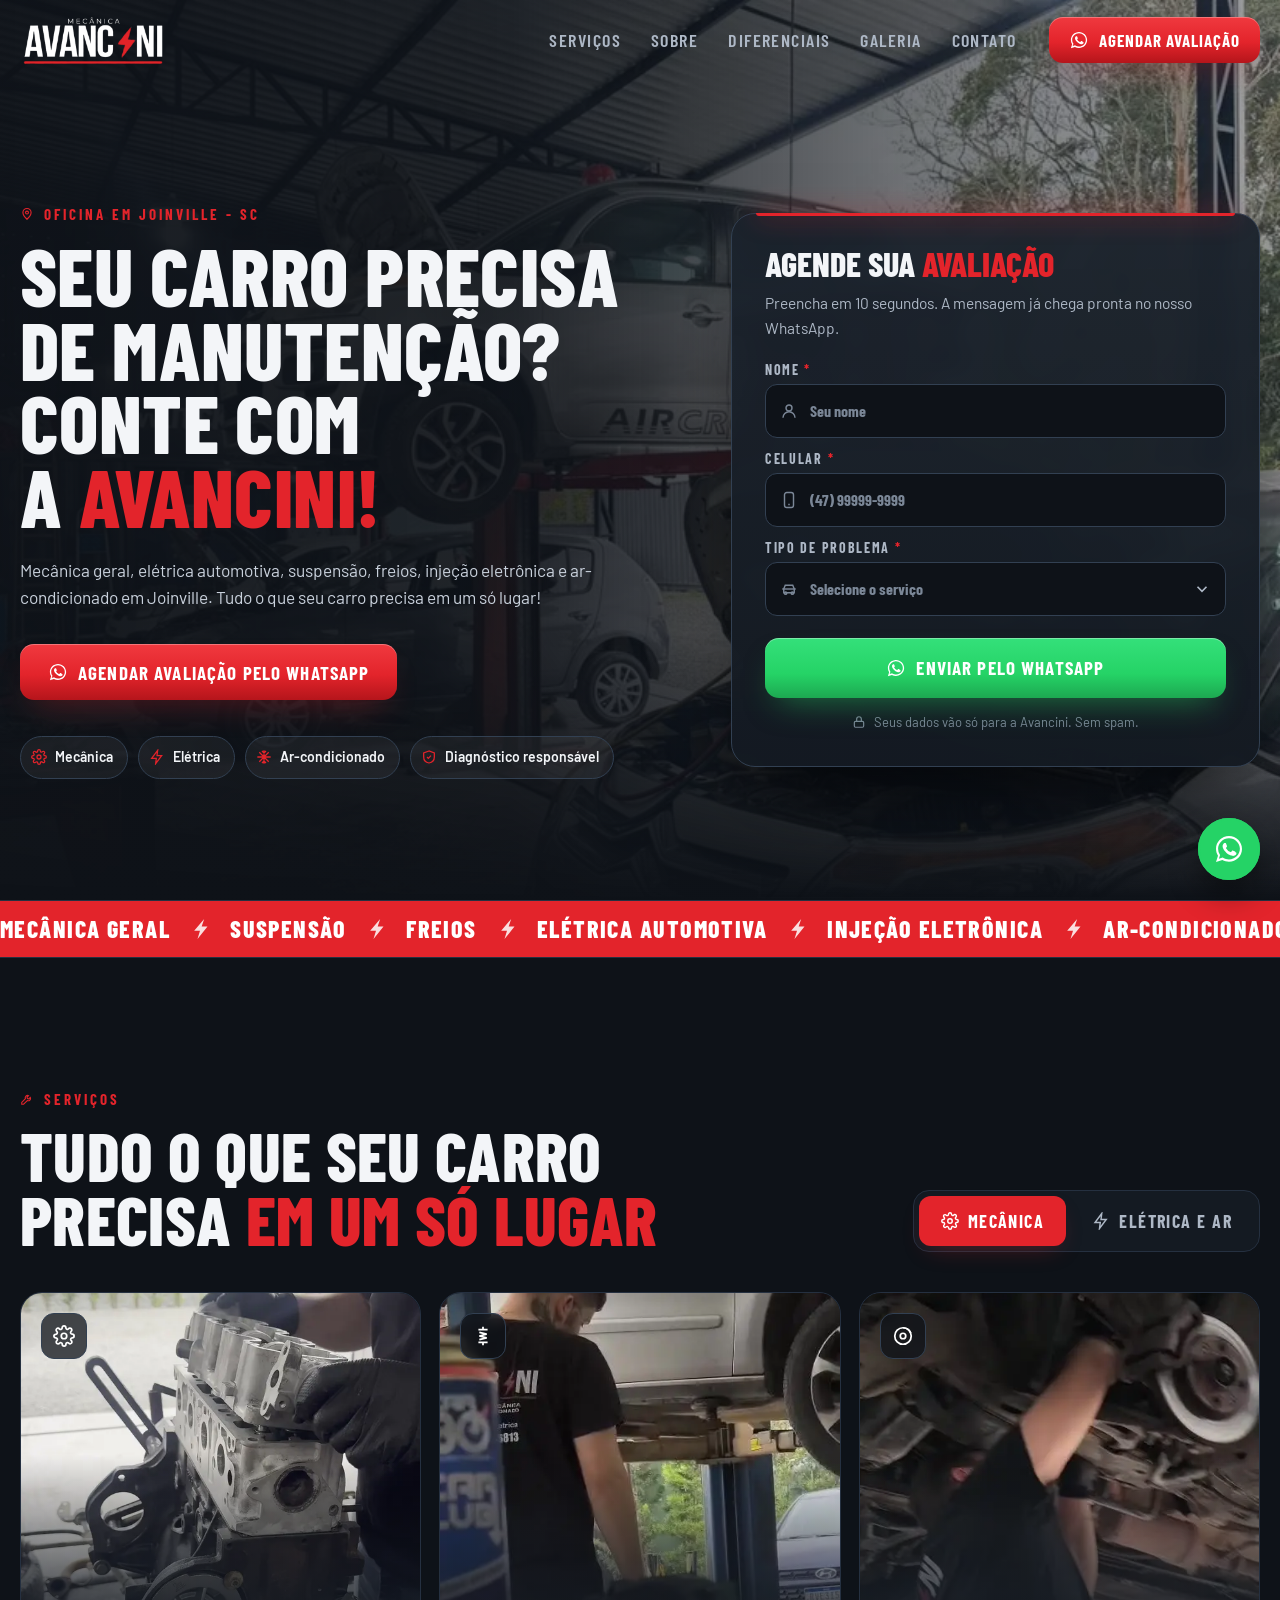
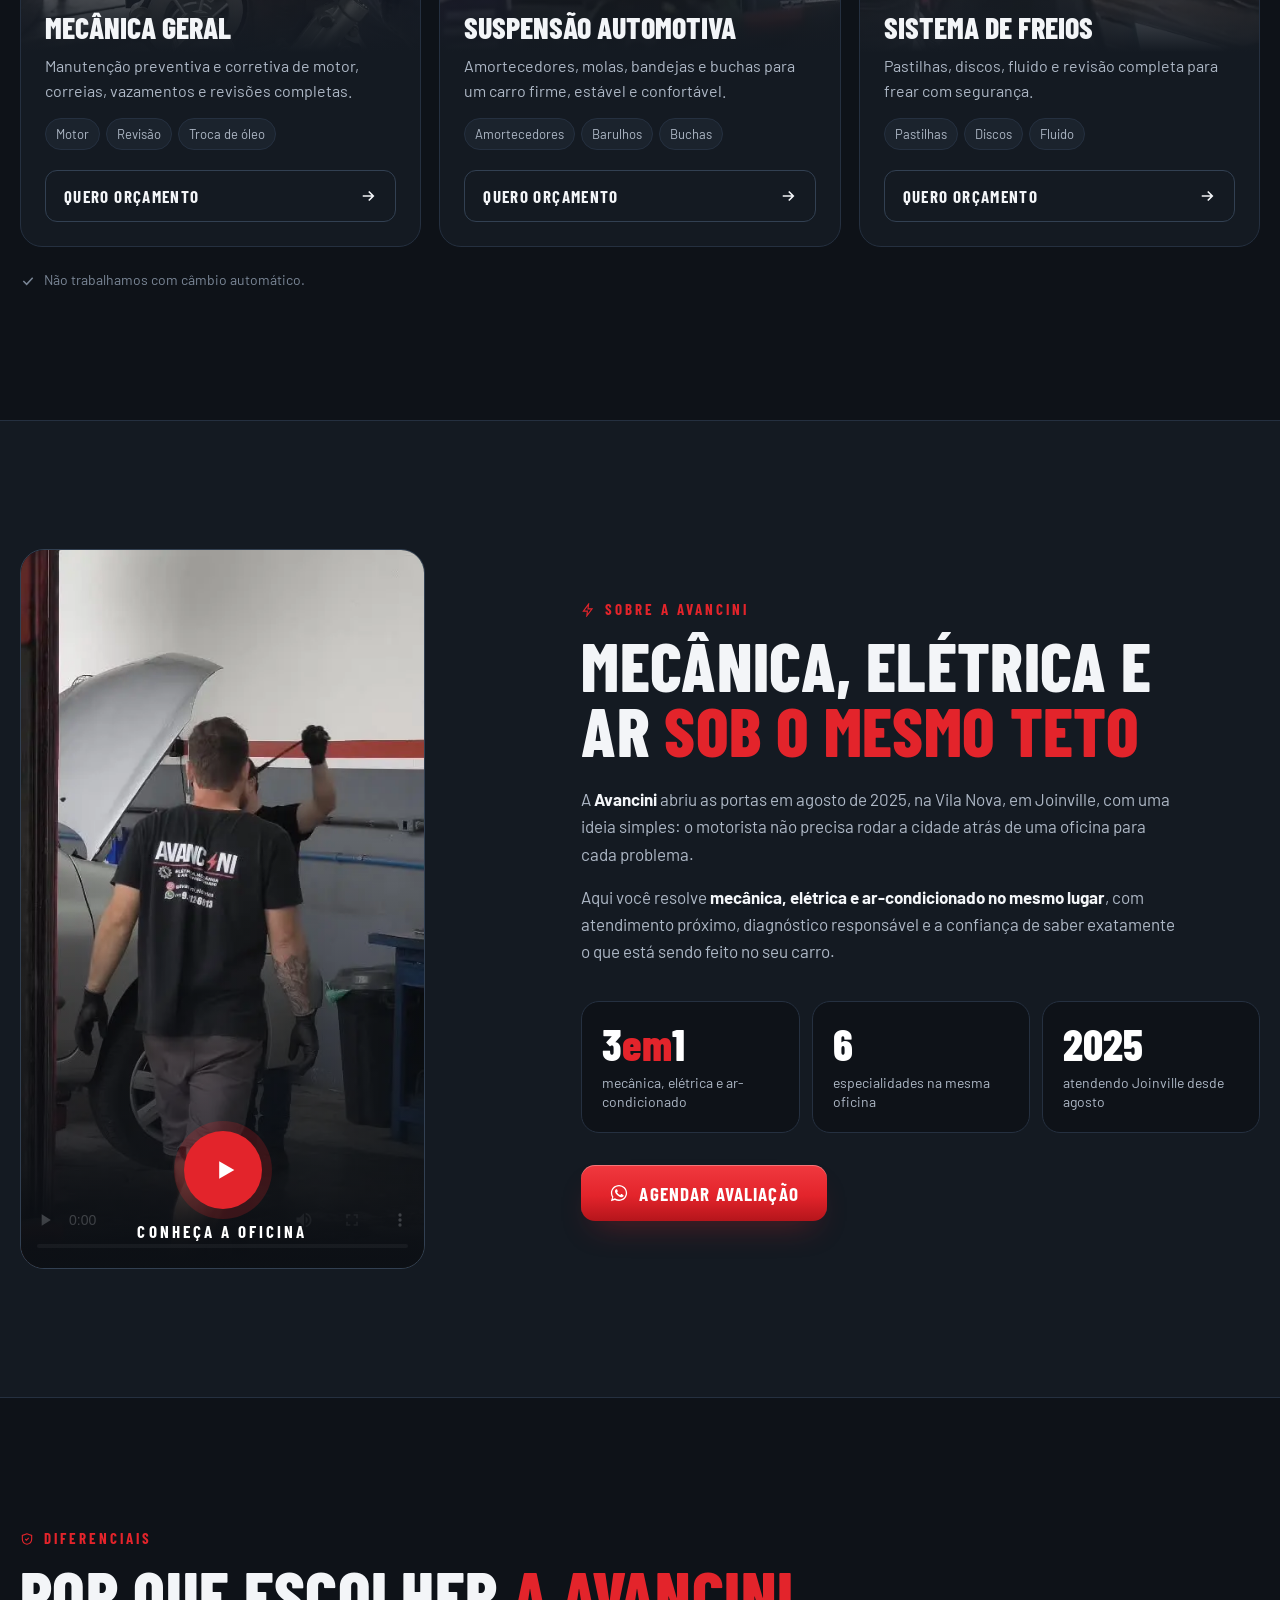
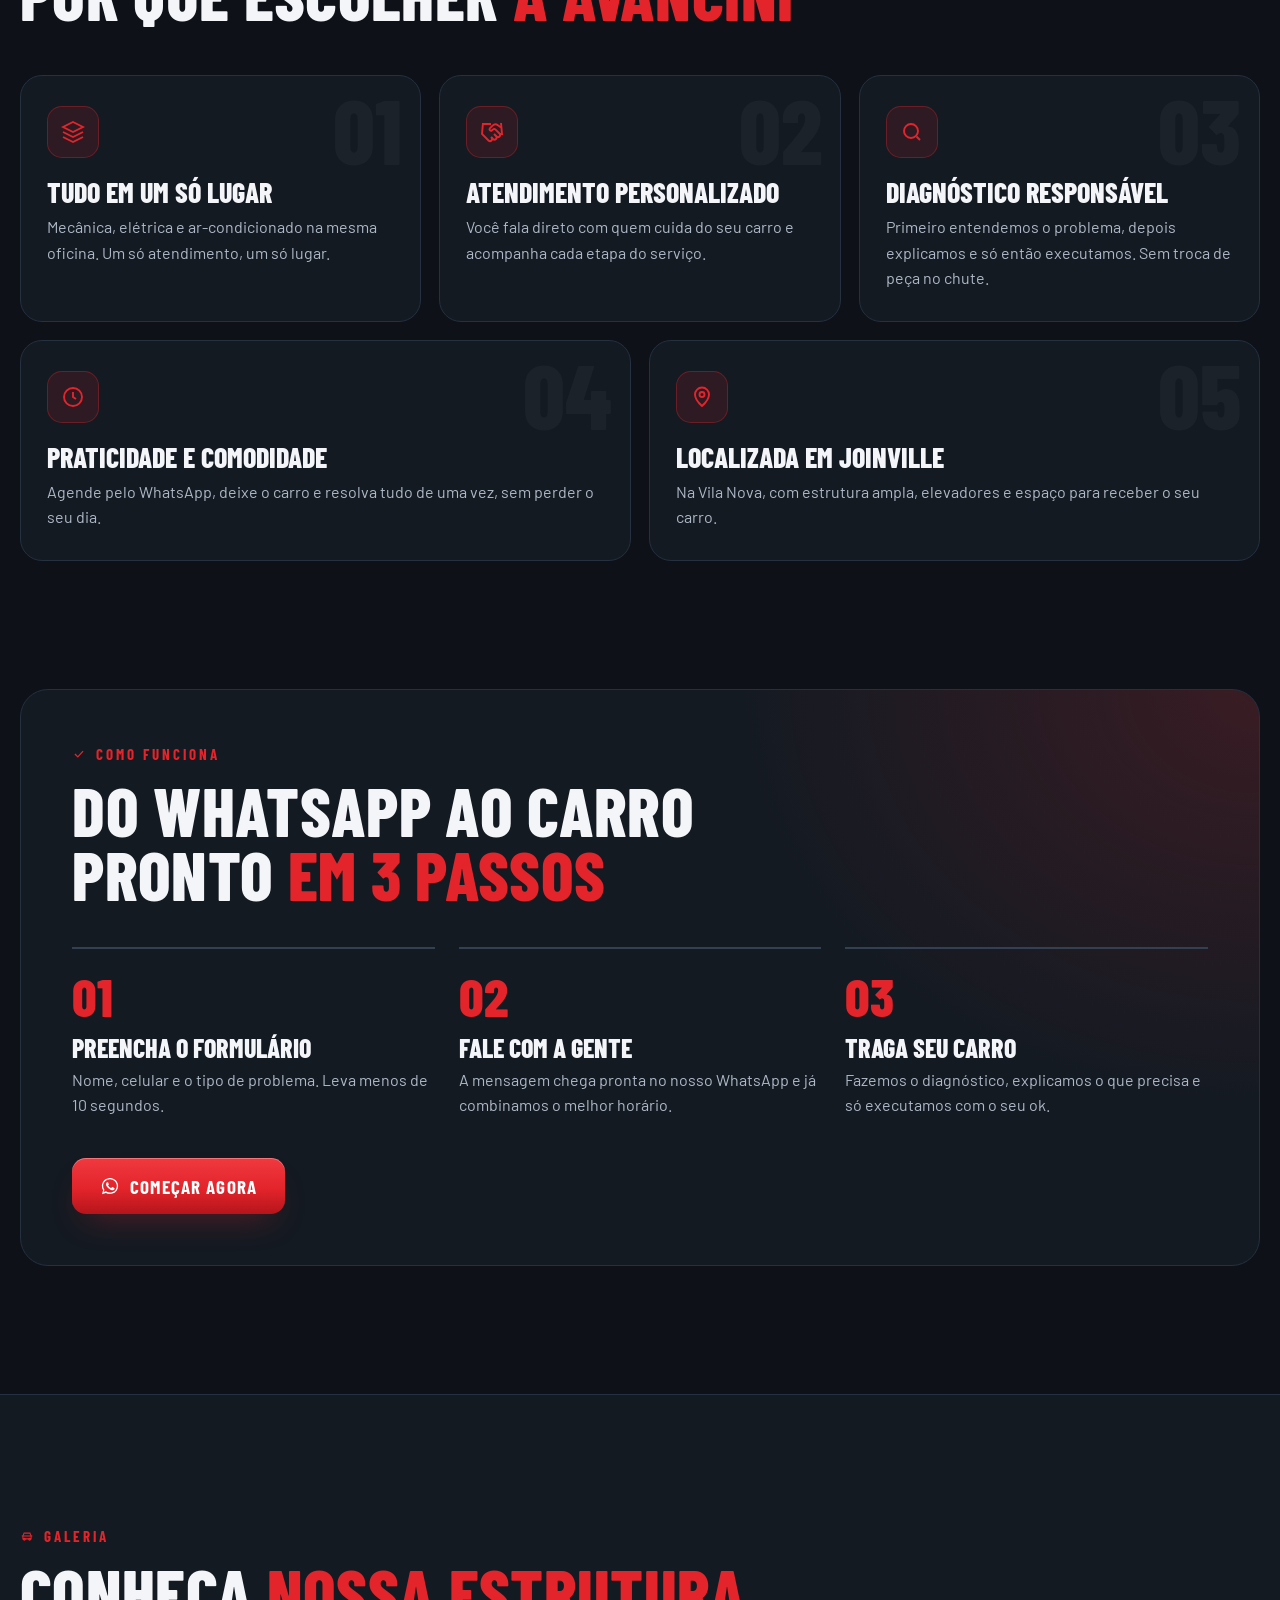
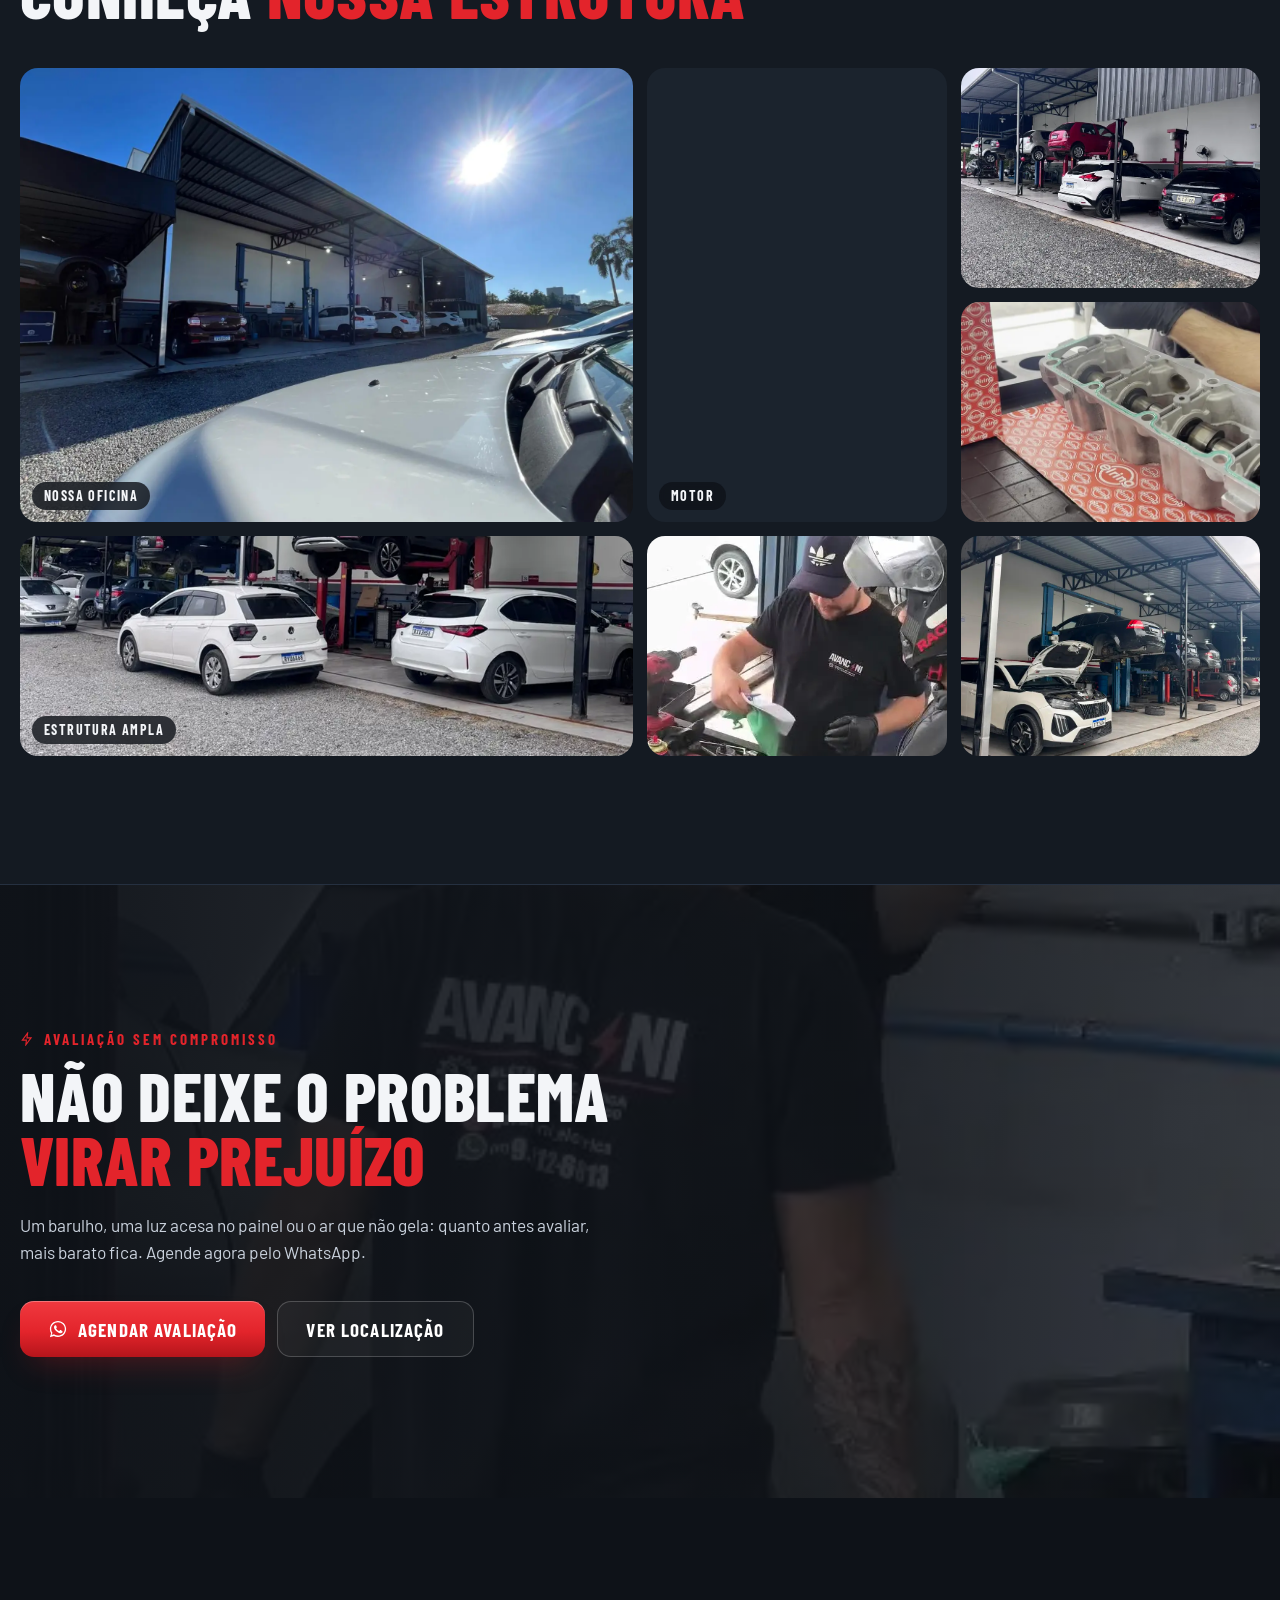
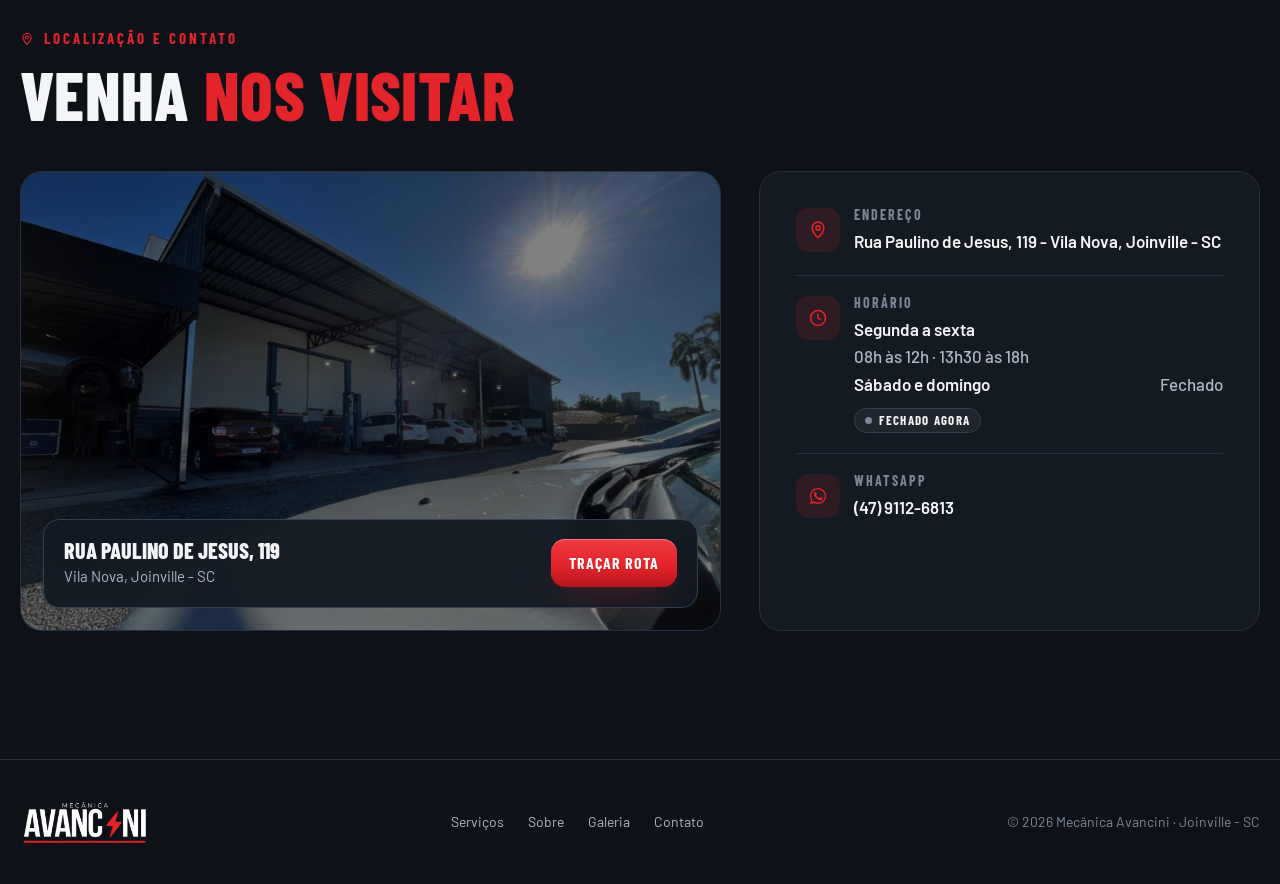
==== eletrica-avancini/index.html @ 0f75ff2f "Adiciona LP Elétrica Avancini Co-Authored-By: Claude Opus 5.5 <noreply@anthropic.com> Claude-Session" ====
<!doctype html>
<html lang="pt-BR">
<head>
<meta charset="utf-8">
<meta name="viewport" content="width=device-width,initial-scale=1,viewport-fit=cover">
<title>Mecânica Avancini | Oficina mecânica e auto elétrica em Joinville - SC</title>
<meta name="description" content="Mecânica geral, elétrica automotiva, suspensão, freios, injeção eletrônica e ar-condicionado em Joinville - SC. Tudo o que seu carro precisa em um só lugar. Agende sua avaliação pelo WhatsApp.">
<meta name="keywords" content="oficina mecânica em Joinville, auto elétrica Joinville, mecânica geral Joinville, suspensão automotiva Joinville, manutenção de freios Joinville, injeção eletrônica Joinville, ar-condicionado automotivo Joinville">
<meta name="theme-color" content="#0E1218">
<meta property="og:type" content="website">
<meta property="og:title" content="Mecânica Avancini | Mecânica, elétrica e ar-condicionado em Joinville">
<meta property="og:description" content="Tudo o que seu carro precisa em um só lugar. Agende sua avaliação pelo WhatsApp.">
<meta property="og:image" content="img/fachada.webp">
<meta property="og:locale" content="pt_BR">
<link rel="icon" href="img/favicon.png" type="image/png">
<link rel="preconnect" href="https://fonts.googleapis.com">
<link rel="preconnect" href="https://fonts.gstatic.com" crossorigin>
<link rel="stylesheet" href="https://fonts.googleapis.com/css2?family=Barlow+Condensed:wght@600;700;800&family=Barlow:wght@400;500;600;700&display=swap">
<script>
/* ============ RASTREAMENTO ============
   Preencha os IDs. Recomendado: só o GTM, e configurar GA4, Google Ads e Meta Pixel dentro dele usando os eventos
   "generate_lead" (envio do formulário) e "whatsapp_click" (clique em qualquer WhatsApp).
   Sem GTM: preencha ga4Id / adsId + adsLabel / metaPixelId e o site dispara tudo sozinho. */
window.TRACK={gtmId:"",ga4Id:"",adsId:"",adsLabel:"",metaPixelId:""};
window.dataLayer=window.dataLayer||[];function gtag(){dataLayer.push(arguments);}
(function(T){
if(T.gtmId){dataLayer.push({"gtm.start":Date.now(),event:"gtm.js"});var s=document.createElement("script");s.async=1;s.src="https://www.googletagmanager.com/gtm.js?id="+T.gtmId;document.head.appendChild(s);}
var gid=T.ga4Id||T.adsId;if(gid){var g=document.createElement("script");g.async=1;g.src="https://www.googletagmanager.com/gtag/js?id="+gid;document.head.appendChild(g);gtag("js",new Date());if(T.ga4Id)gtag("config",T.ga4Id);if(T.adsId)gtag("config",T.adsId);}
if(T.metaPixelId){!function(f,b,e,v,n,t,s){if(f.fbq)return;n=f.fbq=function(){n.callMethod?n.callMethod.apply(n,arguments):n.queue.push(arguments)};if(!f._fbq)f._fbq=n;n.push=n;n.loaded=!0;n.version="2.0";n.queue=[];t=b.createElement(e);t.async=!0;t.src=v;s=b.getElementsByTagName(e)[0];s.parentNode.insertBefore(t,s)}(window,document,"script","https://connect.facebook.net/en_US/fbevents.js");fbq("init",T.metaPixelId);fbq("track","PageView");}
})(window.TRACK);
/* UTMs + GCLID: guarda a origem do clique na primeira visita (90 dias) */
(function(){try{var q=new URLSearchParams(location.search),k=["utm_source","utm_medium","utm_campaign","utm_term","utm_content","gclid","fbclid","gbraid","wbraid"],o={},has=0;
k.forEach(function(x){var v=q.get(x);if(v){o[x]=v;has=1;}});
if(has){o.ts=Date.now();localStorage.setItem("av_attr",JSON.stringify(o));}
var a=JSON.parse(localStorage.getItem("av_attr")||"null");if(a&&Date.now()-a.ts>7776e6){localStorage.removeItem("av_attr");a=null;}
window.ATTR=a||{};dataLayer.push(Object.assign({event:"attribution"},window.ATTR));}catch(e){window.ATTR={};}})();
document.documentElement.classList.add("js");
</script>
<script type="application/ld+json">
{"@context":"https://schema.org","@type":"AutoRepair","name":"Mecânica Avancini","alternateName":"Elétrica Avancini","telephone":"+55 47 9112-6813","image":"img/fachada.webp","address":{"@type":"PostalAddress","streetAddress":"Rua Paulino de Jesus, 119 - Vila Nova","addressLocality":"Joinville","addressRegion":"SC","addressCountry":"BR"},"openingHoursSpecification":[{"@type":"OpeningHoursSpecification","dayOfWeek":["Monday","Tuesday","Wednesday","Thursday","Friday"],"opens":"08:00","closes":"12:00"},{"@type":"OpeningHoursSpecification","dayOfWeek":["Monday","Tuesday","Wednesday","Thursday","Friday"],"opens":"13:30","closes":"18:00"}],"areaServed":"Joinville - SC"}
</script>
<style>
:root{
--bg:#0E1218;--bg-2:#141A22;--bg-3:#1B232D;--line:#253040;--line-2:#324052;
--fg:#F3F5F8;--fg-2:#AEB8C6;--fg-3:#7B8797;
--red:#E3242B;--red-2:#B5151B;--red-glow:rgba(227,36,43,.35);
--wa:#25D366;
--f-d:"Barlow Condensed","Arial Narrow",Arial,sans-serif;
--f-t:"Barlow",system-ui,-apple-system,"Segoe UI",Roboto,sans-serif;
--wrap:1240px;--g:max(20px,env(safe-area-inset-left,0px));
--sec:clamp(84px,10vw,140px);--ease:cubic-bezier(.2,.7,.2,1);--hdr:80px;
color-scheme:dark}
*{box-sizing:border-box}
html{scroll-behavior:smooth;scroll-padding-top:calc(var(--hdr) + 12px)}
body{margin:0;background:var(--bg);color:var(--fg);font:400 17px/1.6 var(--f-t);-webkit-font-smoothing:antialiased;overflow-x:hidden}
img,video{max-width:100%;display:block}
a{color:inherit}
button,input,select{font:inherit;color:inherit}
:focus-visible{outline:2px solid var(--red);outline-offset:3px}
.wrap{max-width:calc(var(--wrap) + 40px);margin:0 auto;padding-inline:var(--g)}
.skip{position:absolute;left:12px;top:-60px;z-index:100;background:var(--red);color:#fff;padding:10px 16px;font-weight:700}.skip:focus{top:12px}
.eyebrow{display:inline-flex;align-items:center;gap:10px;margin:0 0 16px;font:700 15px/1 var(--f-d);letter-spacing:.2em;text-transform:uppercase;color:var(--red)}
.eyebrow svg{width:14px;height:14px}
.h2{margin:0;font:800 clamp(40px,5.4vw,68px)/.95 var(--f-d);text-transform:uppercase;letter-spacing:.005em;text-wrap:balance}
.h2 em{font-style:normal;color:var(--red)}
.lead{margin:0;font-size:clamp(17px,1.35vw,19px);color:var(--fg-2);max-width:58ch}
/* buttons */
.btn{position:relative;display:inline-flex;align-items:center;justify-content:center;gap:10px;min-height:56px;padding:0 28px;border-radius:14px;border:0;cursor:pointer;text-decoration:none;white-space:nowrap;font:700 19px/1 var(--f-d);letter-spacing:.06em;text-transform:uppercase;color:#fff;background:linear-gradient(180deg,#F0393F,var(--red) 55%,var(--red-2));box-shadow:inset 0 1px 0 rgba(255,255,255,.3),0 16px 32px -14px var(--red-glow);overflow:hidden;transition:transform .22s var(--ease),box-shadow .22s}
.btn::after{content:"";position:absolute;inset:0;background:linear-gradient(110deg,transparent 30%,rgba(255,255,255,.28) 50%,transparent 70%);transform:translateX(-120%);transition:transform .7s var(--ease)}
.btn:hover{transform:translateY(-2px);box-shadow:inset 0 1px 0 rgba(255,255,255,.3),0 22px 40px -14px rgba(227,36,43,.55)}
.btn:hover::after{transform:translateX(120%)}
.btn:active{transform:scale(.98)}
.btn svg{width:20px;height:20px;flex:none}
.btn--ghost{background:rgba(255,255,255,.04);border:1.5px solid rgba(255,255,255,.2);box-shadow:none}
.btn--ghost:hover{background:#fff;color:var(--bg);box-shadow:none}
.btn--wa{background:linear-gradient(180deg,#34E07A,var(--wa) 60%,#1DA851);box-shadow:inset 0 1px 0 rgba(255,255,255,.35),0 16px 32px -14px rgba(37,211,102,.5)}
/* header */
.top{position:fixed;inset:0 0 auto;z-index:50;transition:background .3s,border-color .3s,box-shadow .3s;border-bottom:1px solid transparent}
.top.solid{background:rgba(14,18,24,.88);backdrop-filter:blur(14px);-webkit-backdrop-filter:blur(14px);border-color:var(--line)}
.top .wrap{height:var(--hdr);display:flex;align-items:center;gap:32px}
.brand img{height:50px;width:auto}
.nav{display:flex;gap:30px;margin-left:auto}
.nav a{font:600 18px/1 var(--f-d);letter-spacing:.08em;text-transform:uppercase;text-decoration:none;color:var(--fg-2);padding:8px 0;position:relative;transition:color .2s}
.nav a::after{content:"";position:absolute;left:0;right:0;bottom:2px;height:2px;background:var(--red);transform:scaleX(0);transform-origin:left;transition:transform .25s var(--ease)}
.nav a:hover{color:var(--fg)}.nav a:hover::after{transform:none}
.top .btn{min-height:46px;padding:0 20px;font-size:17px}
.menu-btn{display:none;width:46px;height:46px;border-radius:12px;background:rgba(255,255,255,.04);border:1px solid var(--line-2);cursor:pointer}
.menu-btn span{display:block;width:18px;height:2px;background:var(--fg);margin:4px auto;transition:transform .2s}
.menu-btn[aria-expanded="true"] span:first-child{transform:translateY(3px) rotate(45deg)}
.menu-btn[aria-expanded="true"] span:last-child{transform:translateY(-3px) rotate(-45deg)}
.mmenu{display:none}
/* hero */
.hero{position:relative;isolation:isolate;padding-top:var(--hdr);min-height:min(100svh,980px);display:flex;align-items:center;overflow:hidden}
.hero__bg{position:absolute;inset:0;z-index:-2}
.hero__bg img{width:100%;height:100%;object-fit:cover;object-position:50% 40%;transform:scale(1.06);animation:kb 18s ease-out both}
@keyframes kb{to{transform:scale(1)}}
.hero::before{content:"";position:absolute;inset:0;z-index:-1;background:linear-gradient(90deg,rgba(14,18,24,.97) 0%,rgba(14,18,24,.9) 40%,rgba(14,18,24,.55) 75%,rgba(14,18,24,.4)),linear-gradient(0deg,var(--bg),transparent 30%)}
.hero__grid{display:grid;grid-template-columns:minmax(0,1.1fr) minmax(0,.9fr);gap:clamp(40px,5vw,84px);align-items:center;padding-block:clamp(40px,6vw,80px)}
.hero h1{margin:0;font:800 clamp(52px,6.4vw,92px)/.9 var(--f-d);text-transform:uppercase;letter-spacing:.005em;text-wrap:balance}
.hero h1 em{font-style:normal;color:var(--red);display:inline-flex;align-items:center}
.hero h1 .bolt{display:inline-block;width:.42em;height:.62em;margin:0 .02em;vertical-align:-.04em;fill:var(--red);filter:drop-shadow(0 0 18px rgba(227,36,43,.6))}
.hero .lead{margin-top:24px;color:#C9D1DC}
.hero__cta{display:flex;flex-wrap:wrap;gap:12px;margin-top:32px}
.trust{list-style:none;margin:36px 0 0;padding:0;display:flex;flex-wrap:wrap;gap:10px}
.trust li{display:inline-flex;align-items:center;gap:8px;padding:9px 14px 9px 10px;border-radius:999px;background:rgba(255,255,255,.05);border:1px solid var(--line-2);font-weight:600;font-size:14px;backdrop-filter:blur(6px);-webkit-backdrop-filter:blur(6px)}
.trust svg{width:16px;height:16px;color:var(--red)}
[data-in]{animation:up .8s var(--ease) both}
[data-in="2"]{animation-delay:.08s}[data-in="3"]{animation-delay:.16s}[data-in="4"]{animation-delay:.24s}[data-in="5"]{animation-delay:.32s}
@keyframes up{from{opacity:0;transform:translateY(20px)}to{opacity:1;transform:none}}
/* lead form */
.lead-card{position:relative;padding:clamp(24px,2.6vw,36px);border-radius:24px;background:linear-gradient(180deg,rgba(27,35,45,.94),rgba(20,26,34,.96));border:1px solid var(--line-2);box-shadow:0 40px 80px -30px rgba(0,0,0,.8);backdrop-filter:blur(10px);-webkit-backdrop-filter:blur(10px)}
.lead-card::before{content:"";position:absolute;left:24px;right:24px;top:-1px;height:3px;border-radius:0 0 4px 4px;background:var(--red);box-shadow:0 0 24px var(--red)}
.lead-card h2{margin:0;font:800 34px/1 var(--f-d);text-transform:uppercase}
.lead-card h2 em{font-style:normal;color:var(--red)}
.lead-card>p{margin:10px 0 22px;color:var(--fg-2);font-size:15.5px}
.field{display:block;margin-bottom:14px}
.field>span{display:block;margin-bottom:7px;font:700 14px/1 var(--f-d);letter-spacing:.12em;text-transform:uppercase;color:var(--fg-2)}
.field>span b{color:var(--red)}
.ctrl{position:relative}
.ctrl svg{position:absolute;left:15px;top:50%;width:18px;height:18px;transform:translateY(-50%);color:var(--fg-3);pointer-events:none;transition:color .2s}
.ctrl input,.ctrl select{width:100%;height:54px;padding:0 16px 0 44px;border-radius:12px;background:var(--bg);border:1.5px solid var(--line-2);font-size:16px;outline:none;transition:border-color .2s,box-shadow .2s;appearance:none;-webkit-appearance:none}
.ctrl select{padding-right:42px;cursor:pointer;background-image:url("data:image/svg+xml,%3Csvg xmlns='http://www.w3.org/2000/svg' viewBox='0 0 24 24' fill='none' stroke='%23AEB8C6' stroke-width='2.2'%3E%3Cpath d='m6 9 6 6 6-6'/%3E%3C/svg%3E");background-repeat:no-repeat;background-position:right 14px center;background-size:18px}
.ctrl select:invalid{color:var(--fg-3)}
.ctrl select option,.ctrl select optgroup{background:var(--bg-2);color:var(--fg)}
.ctrl input::placeholder{color:var(--fg-3)}
.ctrl input:focus,.ctrl select:focus{border-color:var(--red);box-shadow:0 0 0 4px rgba(227,36,43,.15)}
.ctrl:focus-within svg{color:var(--red)}
.field.err .ctrl input,.field.err .ctrl select{border-color:#FF5A5F}
.field .msg{display:none;margin-top:6px;font-size:13px;color:#FF7A7E}
.field.err .msg{display:block}
.lead-card .btn{width:100%;margin-top:8px;min-height:60px}
.lead-card .note{display:flex;align-items:center;justify-content:center;gap:8px;margin:14px 0 0;font-size:13px;color:var(--fg-3)}
.lead-card .note svg{width:14px;height:14px}
.lead-card.flash{animation:flash 1.1s var(--ease)}
@keyframes flash{30%{box-shadow:0 0 0 4px rgba(227,36,43,.45),0 40px 80px -30px rgba(0,0,0,.8)}}
/* marquee */
.ticker{border-block:1px solid var(--line);background:var(--red);overflow:hidden;white-space:nowrap}
.ticker__in{display:inline-flex;gap:0;animation:tick 32s linear infinite}
.ticker span{display:inline-flex;align-items:center;gap:22px;padding:16px 22px 16px 0;font:800 24px/1 var(--f-d);letter-spacing:.06em;text-transform:uppercase;color:#fff}
.ticker span svg{width:16px;height:20px;fill:#fff;opacity:.85}
@keyframes tick{to{transform:translateX(-50%)}}
/* services */
.services{padding-block:var(--sec)}
.sec-head{display:flex;justify-content:space-between;align-items:end;gap:32px;margin-bottom:40px}
.tabs{display:inline-flex;padding:5px;border-radius:16px;background:var(--bg-2);border:1px solid var(--line);gap:4px}
.tabs button{white-space:nowrap;display:inline-flex;align-items:center;gap:9px;min-height:50px;padding:0 22px;border:0;border-radius:12px;background:transparent;cursor:pointer;font:700 18px/1 var(--f-d);letter-spacing:.08em;text-transform:uppercase;color:var(--fg-2);transition:background .25s,color .25s}
.tabs button svg{width:18px;height:18px}
.tabs button[aria-selected="true"]{background:var(--red);color:#fff;box-shadow:0 10px 24px -10px var(--red-glow)}
.panel{display:grid;grid-template-columns:repeat(3,minmax(0,1fr));gap:18px}
.panel[hidden]{display:none}
.panel.show .card{animation:up .55s var(--ease) both}
.panel.show .card:nth-child(2){animation-delay:.07s}.panel.show .card:nth-child(3){animation-delay:.14s}
.card{position:relative;display:flex;flex-direction:column;border-radius:22px;overflow:hidden;background:var(--bg-2);border:1px solid var(--line);transition:transform .3s var(--ease),border-color .3s,box-shadow .3s}
.card:hover{transform:translateY(-4px);border-color:rgba(227,36,43,.5);box-shadow:0 30px 50px -30px rgba(227,36,43,.35)}
.card figure{margin:0;aspect-ratio:4/3.6;overflow:hidden;position:relative}
.card figure img{width:100%;height:100%;object-fit:cover;transition:transform .8s var(--ease)}
.card:hover figure img{transform:scale(1.05)}
.card figure::after{content:"";position:absolute;inset:0;background:linear-gradient(180deg,transparent 45%,var(--bg-2))}
.card__ico{position:absolute;left:20px;top:20px;z-index:1;width:46px;height:46px;border-radius:13px;display:grid;place-items:center;background:rgba(14,18,24,.75);border:1px solid var(--line-2);color:#fff;backdrop-filter:blur(6px);-webkit-backdrop-filter:blur(6px)}
.card__ico svg{width:22px;height:22px}
.card__body{display:flex;flex-direction:column;flex:1;padding:0 24px 24px;margin-top:-40px;position:relative}
.card h3{margin:0;font:800 30px/1 var(--f-d);text-transform:uppercase}
.card p{margin:12px 0 20px;color:var(--fg-2);font-size:16px;line-height:1.55;flex:1}
.card ul{list-style:none;margin:-6px 0 20px;padding:0;display:flex;flex-wrap:wrap;gap:6px}
.card ul li{padding:5px 10px;border-radius:999px;background:var(--bg-3);border:1px solid var(--line);font-size:13px;color:var(--fg-2)}
.card .pick{display:flex;align-items:center;justify-content:space-between;gap:12px;min-height:52px;padding:0 18px;border-radius:12px;border:1.5px solid var(--line-2);background:transparent;cursor:pointer;font:700 17px/1 var(--f-d);letter-spacing:.08em;text-transform:uppercase;color:var(--fg);transition:background .25s,border-color .25s,color .25s}
.card .pick svg{width:18px;height:18px;transition:transform .25s var(--ease)}
.card .pick:hover{background:var(--red);border-color:var(--red)}
.card .pick:hover svg{transform:translateX(4px)}
.no-cambio{margin:22px 0 0;font-size:14px;color:var(--fg-3);display:flex;align-items:center;gap:8px}
.no-cambio svg{width:16px;height:16px}
/* about */
.about{padding-block:var(--sec);background:var(--bg-2);border-block:1px solid var(--line)}
.about__grid{display:grid;grid-template-columns:minmax(0,5fr) minmax(0,7fr);gap:clamp(40px,6vw,96px);align-items:center}
.player{position:relative;margin:0;aspect-ratio:9/16;max-height:720px;border-radius:24px;overflow:hidden;background:var(--bg-3);border:1px solid var(--line-2)}
.player video{width:100%;height:100%;object-fit:cover}
.player__play{position:absolute;inset:0;display:flex;flex-direction:column;align-items:center;justify-content:flex-end;gap:14px;padding:28px;border:0;cursor:pointer;color:#fff;background:linear-gradient(180deg,rgba(14,18,24,0) 40%,rgba(14,18,24,.9));font:700 17px/1 var(--f-d);letter-spacing:.18em;text-transform:uppercase}
.player__play i{display:grid;place-items:center;width:78px;height:78px;border-radius:50%;background:var(--red);box-shadow:0 0 0 10px rgba(227,36,43,.2);animation:ring 2.4s ease-in-out infinite}
@keyframes ring{50%{box-shadow:0 0 0 18px rgba(227,36,43,0)}}
.player__play svg{width:28px;height:28px;margin-left:4px}
.player.playing .player__play{display:none}
.about__text{margin-top:24px;display:grid;gap:16px;color:var(--fg-2);max-width:60ch}
.about__text p{margin:0}.about__text strong{color:var(--fg)}
.stats{display:grid;grid-template-columns:repeat(3,minmax(0,1fr));gap:12px;margin-top:36px}
.stats div{padding:20px;border-radius:18px;background:var(--bg);border:1px solid var(--line)}
.stats b{display:block;font:800 44px/1 var(--f-d);color:#fff}
.stats b em{font-style:normal;color:var(--red)}
.stats span{display:block;margin-top:8px;font-size:14px;color:var(--fg-2);line-height:1.35}
.about .btn{margin-top:32px}
/* differentials */
.diffs{padding-block:var(--sec)}
.diffs__grid{display:grid;grid-template-columns:repeat(6,minmax(0,1fr));gap:18px;margin-top:48px}
.diff{grid-column:span 2;position:relative;padding:30px 26px;border-radius:22px;background:var(--bg-2);border:1px solid var(--line);overflow:hidden;transition:border-color .3s,transform .3s var(--ease)}
.diff:nth-child(4),.diff:nth-child(5){grid-column:span 3}
.diff:hover{border-color:rgba(227,36,43,.5);transform:translateY(-3px)}
.diff::after{content:attr(data-n);position:absolute;right:18px;top:6px;font:800 92px/1 var(--f-d);color:rgba(255,255,255,.035)}
.diff i{display:grid;place-items:center;width:52px;height:52px;border-radius:15px;background:rgba(227,36,43,.12);border:1px solid rgba(227,36,43,.35);color:var(--red);margin-bottom:20px}
.diff i svg{width:24px;height:24px}
.diff h3{margin:0 0 8px;font:800 28px/1 var(--f-d);text-transform:uppercase}
.diff p{margin:0;color:var(--fg-2);font-size:16px}
/* steps */
.steps{padding-block:0 var(--sec)}
.steps__box{position:relative;padding:clamp(32px,4vw,56px);border-radius:28px;background:radial-gradient(70% 120% at 100% 0%,rgba(227,36,43,.18),transparent 60%),var(--bg-2);border:1px solid var(--line);overflow:hidden}
.steps__grid{display:grid;grid-template-columns:repeat(3,minmax(0,1fr));gap:24px;margin-top:40px;counter-reset:s}
.step{position:relative;padding-top:20px;border-top:2px solid var(--line-2)}
.step::before{counter-increment:s;content:"0" counter(s);display:block;font:800 54px/1 var(--f-d);color:var(--red);margin-bottom:12px}
.step h3{margin:0 0 6px;font:800 26px/1 var(--f-d);text-transform:uppercase}
.step p{margin:0;color:var(--fg-2);font-size:16px}
.steps__cta{display:flex;flex-wrap:wrap;gap:12px;margin-top:40px}
/* gallery */
.gallery{padding-block:var(--sec);background:var(--bg-2);border-block:1px solid var(--line)}
.bento{display:grid;grid-template-columns:repeat(4,minmax(0,1fr));grid-auto-rows:220px;gap:14px;margin-top:44px}
.bento figure{position:relative;margin:0;border-radius:18px;overflow:hidden;background:var(--bg-3);cursor:zoom-in}
.bento figure img,.bento figure video{width:100%;height:100%;object-fit:cover;transition:transform .8s var(--ease)}
.bento figure:hover img,.bento figure:hover video{transform:scale(1.05)}
.bento figcaption{position:absolute;left:12px;bottom:12px;padding:7px 12px;border-radius:999px;background:rgba(14,18,24,.8);font:700 14px/1 var(--f-d);letter-spacing:.1em;text-transform:uppercase;backdrop-filter:blur(6px);-webkit-backdrop-filter:blur(6px)}
.b-tall{grid-row:span 2}.b-wide{grid-column:span 2}
.lb{position:fixed;inset:0;z-index:90;display:none;place-items:center;padding:24px;background:rgba(5,7,10,.92)}
.lb.open{display:grid}
.lb img{max-height:88vh;max-width:min(1100px,100%);border-radius:14px}
.lb button{position:absolute;right:20px;top:20px;width:48px;height:48px;border-radius:50%;border:1px solid var(--line-2);background:var(--bg-2);color:#fff;font-size:26px;cursor:pointer}
/* reviews */
.reviews{padding-block:var(--sec)}
.reviews[hidden]{display:none}
.rv-track{display:flex;gap:16px;overflow-x:auto;scroll-snap-type:x mandatory;scrollbar-width:none;margin-top:40px}
.rv-track::-webkit-scrollbar{display:none}
.rv{flex:0 0 calc((100% - 32px)/3);scroll-snap-align:start;padding:26px;border-radius:20px;background:var(--bg-2);border:1px solid var(--line);display:flex;flex-direction:column;gap:14px}
.rv .st{color:#FBBC05;letter-spacing:2px}
.rv p{margin:0;flex:1}
.rv footer{display:flex;align-items:center;gap:12px;font-weight:700}
.rv footer i{display:grid;place-items:center;width:40px;height:40px;border-radius:50%;background:var(--red);font:800 18px/1 var(--f-d);font-style:normal}
/* final */
.final{position:relative;isolation:isolate;overflow:hidden;padding-block:clamp(96px,11vw,150px)}
.final video{position:absolute;inset:0;z-index:-2;width:100%;height:100%;object-fit:cover}
.final::after{content:"";position:absolute;inset:0;z-index:-1;background:linear-gradient(90deg,rgba(14,18,24,.97),rgba(14,18,24,.85) 50%,rgba(14,18,24,.55))}
.final__in{max-width:680px}
.final .lead{margin-top:20px;color:#C9D1DC}
.final .hero__cta{margin-top:34px}
/* location */
.loc{padding-block:var(--sec)}
.loc__grid{display:grid;grid-template-columns:minmax(0,7fr) minmax(0,5fr);gap:clamp(24px,3vw,40px);margin-top:44px}
.map{position:relative;min-height:460px;border-radius:22px;overflow:hidden;background:var(--bg-3);border:1px solid var(--line)}
.map iframe{position:absolute;inset:0;width:100%;height:100%;border:0;z-index:2;filter:grayscale(.3) contrast(1.05)}
.map__fb{position:absolute;inset:0}
.map__fb img{width:100%;height:100%;object-fit:cover;filter:brightness(.5)}
.map__card{position:absolute;left:22px;right:22px;bottom:22px;z-index:3;display:flex;align-items:center;justify-content:space-between;gap:16px;flex-wrap:wrap;padding:18px 20px;border-radius:16px;background:rgba(20,26,34,.94);border:1px solid var(--line-2);backdrop-filter:blur(8px);-webkit-backdrop-filter:blur(8px)}
.map__card b{display:block;font:800 22px/1.1 var(--f-d);text-transform:uppercase}
.map__card span{color:var(--fg-2);font-size:15px}
.map__card .btn{min-height:48px;font-size:16px;padding:0 18px}
.info{padding:clamp(24px,3vw,36px);border-radius:22px;background:var(--bg-2);border:1px solid var(--line)}
.info ul{list-style:none;margin:0;padding:0}
.info li{display:grid;grid-template-columns:44px minmax(0,1fr);gap:14px;padding:20px 0;border-bottom:1px solid var(--line)}
.info li:first-child{padding-top:0}.info li:last-child{border-bottom:0;padding-bottom:0}
.info li>i{display:grid;place-items:center;width:44px;height:44px;border-radius:12px;background:rgba(227,36,43,.12);color:var(--red)}
.info li>i svg{width:20px;height:20px}
.info small{display:block;margin-bottom:6px;font:700 14px/1 var(--f-d);letter-spacing:.14em;text-transform:uppercase;color:var(--fg-3)}
.info a{text-decoration:none;font-weight:600}.info a:hover{color:var(--red)}
.hours span{display:flex;justify-content:space-between;gap:12px;font-weight:600}
.hours em{font-style:normal;color:var(--fg-2);font-weight:500}
.open-now{display:inline-flex;align-items:center;gap:7px;margin-top:10px;padding:5px 10px;border-radius:999px;font:700 13px/1 var(--f-d);letter-spacing:.1em;text-transform:uppercase;background:rgba(255,255,255,.05);border:1px solid var(--line-2)}
.open-now::before{content:"";width:7px;height:7px;border-radius:50%;background:var(--fg-3)}
.open-now.on{color:#4ADE80;border-color:rgba(74,222,128,.35)}.open-now.on::before{background:#4ADE80;box-shadow:0 0 0 4px rgba(74,222,128,.2)}
/* footer */
.foot{border-top:1px solid var(--line);padding-block:40px;color:var(--fg-3);font-size:14px}
.foot .wrap{display:flex;justify-content:space-between;align-items:center;gap:20px;flex-wrap:wrap}
.foot img{height:44px;width:auto}
.foot nav{display:flex;gap:6px 24px;flex-wrap:wrap}
.foot nav a{color:var(--fg-2);text-decoration:none;min-height:44px;display:inline-flex;align-items:center}
.foot nav a:hover{color:var(--red)}
.wa-float{position:fixed;right:calc(20px + env(safe-area-inset-right,0px));bottom:calc(20px + env(safe-area-inset-bottom,0px));z-index:70;width:62px;height:62px;border-radius:50%;background:var(--wa);display:grid;place-items:center;box-shadow:0 14px 30px rgba(0,0,0,.45);transition:transform .25s var(--ease),opacity .25s}
.wa-float::before{content:"";position:absolute;inset:0;border-radius:50%;border:2px solid var(--wa);animation:ping 2.2s ease-out infinite}
@keyframes ping{from{transform:scale(1);opacity:.8}to{transform:scale(1.5);opacity:0}}
.wa-float:hover{transform:translateY(-3px) scale(1.04)}
.wa-float svg{width:32px;height:32px}
/* reveal */
.js .rv-up{opacity:0;transform:translateY(26px);transition:opacity .8s var(--ease),transform .8s var(--ease)}
.js .rv-up.in{opacity:1;transform:none}
@media (max-width:1100px){
.nav,.top .btn-label{display:none}
.top .btn{margin-left:auto;width:46px;padding:0}
.menu-btn{display:block}
.mmenu{position:fixed;inset:0;top:var(--hdr);z-index:49;background:var(--bg);padding:12px var(--g) 40px;flex-direction:column}
.mmenu.open{display:flex}
.mmenu a:not(.btn){color:var(--fg);text-decoration:none;font:700 22px/1.2 var(--f-d);letter-spacing:.1em;text-transform:uppercase;padding:18px 0;border-bottom:1px solid var(--line)}
.mmenu .btn{margin-top:24px}
.panel{grid-template-columns:repeat(2,minmax(0,1fr))}
.diffs__grid{grid-template-columns:repeat(2,minmax(0,1fr))}
.diff,.diff:nth-child(4),.diff:nth-child(5){grid-column:span 1}
.diff:nth-child(5){grid-column:span 2}
.rv{flex-basis:calc((100% - 16px)/2)}
}
@media (max-width:900px){
.hero__grid,.about__grid,.loc__grid{grid-template-columns:minmax(0,1fr)}
.hero{min-height:0}
.hero::before{background:linear-gradient(180deg,rgba(14,18,24,.82),rgba(14,18,24,.9) 45%,var(--bg) 85%)}
.player{max-width:420px;margin:0 auto;width:100%}
.sec-head{flex-direction:column;align-items:flex-start}
.steps__grid{grid-template-columns:1fr}
.bento{grid-template-columns:repeat(2,minmax(0,1fr));grid-auto-rows:190px}
}
@media (max-width:640px){
:root{--hdr:68px}
body{font-size:16px}
.brand img{height:40px}
.hero__grid{padding-block:28px 40px;gap:28px;text-align:center}
.hero h1{font-size:clamp(42px,12.4vw,54px)}
.hero .lead{margin:16px auto 0;font-size:16px}
.eyebrow{justify-content:center}
.hero__cta{justify-content:center;margin-top:24px}
.hero__cta .btn{width:100%;white-space:normal;text-align:center;line-height:1.1;padding:12px 18px}
.lead-card .btn{font-size:18px}
.ticker span{font-size:20px;padding:13px 18px 13px 0;gap:18px}
.trust{justify-content:center;margin-top:22px;gap:8px}
.trust li{font-size:13px;padding:7px 11px 7px 8px}
.trust li:last-child{display:none}
.lead-card{text-align:left}
.lead-card h2{font-size:30px}
.sec-head,.about__grid>div:last-child,.diffs .wrap>div:first-child,.steps__box>div:first-child,.gallery .wrap>div:first-child,.final__in,.loc .wrap>div:first-child,.reviews .wrap>div:first-child{text-align:center}
.sec-head{align-items:center}
.lead,.about__text{margin-left:auto;margin-right:auto}
.tabs{width:100%}.tabs button{flex:1;justify-content:center;padding:0 10px;font-size:16px}
.panel{grid-template-columns:1fr}
.card figure{aspect-ratio:16/11}
.stats{gap:8px}.stats div{padding:14px 10px;text-align:center}.stats b{font-size:34px}.stats span{font-size:12.5px}
.about .btn,.steps__cta .btn{width:100%}
.diffs__grid{grid-template-columns:1fr;gap:12px}
.diff,.diff:nth-child(5){grid-column:auto;padding:24px}
.steps__cta{justify-content:center}
.bento{grid-auto-rows:150px;gap:10px}
.b-wide{grid-column:span 2}
.rv{flex-basis:86%}
.final::after{background:linear-gradient(180deg,rgba(14,18,24,.88),rgba(14,18,24,.94))}
.map{min-height:360px}
.map__card .btn{width:100%}
.foot .wrap{flex-direction:column;text-align:center}
.foot nav{justify-content:center}
.wa-float{width:56px;height:56px}
}
@media (prefers-reduced-motion:reduce){*,*::before,*::after{animation:none!important;transition:none!important;scroll-behavior:auto!important}.js .rv-up{opacity:1;transform:none}}
</style>
</head>
<body>
<a class="skip" href="#conteudo">Pular para o conteúdo</a>
<svg width="0" height="0" style="position:absolute" aria-hidden="true"><defs>
<path id="wa" d="M16 3C8.8 3 3 8.7 3 15.8c0 2.5.7 4.9 2 7L3 29l6.4-2c2 1.1 4.3 1.7 6.6 1.7 7.2 0 13-5.7 13-12.8S23.2 3 16 3Zm0 23.4c-2.1 0-4.1-.6-5.9-1.6l-.4-.3-3.8 1.2 1.2-3.7-.3-.4a10.4 10.4 0 0 1-1.7-5.8C5.1 10 10 5.2 16 5.2S26.9 10 26.9 15.8 22 26.4 16 26.4Zm6-7.8c-.3-.2-1.9-1-2.2-1-.3-.1-.5-.2-.7.2l-1 1.2c-.2.2-.4.2-.7.1a8.8 8.8 0 0 1-4.4-3.8c-.3-.6.3-.5 1-1.8.1-.2 0-.4 0-.6l-1-2.4c-.3-.6-.5-.5-.7-.5h-.6c-.2 0-.6.1-.9.4-.3.3-1.2 1.2-1.2 2.9s1.2 3.3 1.4 3.6c.2.2 2.4 3.7 5.9 5.1 2.2.9 3 1 4.1.8.7-.1 1.9-.8 2.2-1.5.3-.8.3-1.4.2-1.5l-.6-.3Z"/>
<path id="bolt" d="M14 0 2 14h7l-3 10 12-15h-7z"/>
<symbol id="i-gear" viewBox="0 0 24 24" fill="none" stroke="currentColor" stroke-width="1.9"><circle cx="12" cy="12" r="3"/><path d="M19.4 15a1.7 1.7 0 0 0 .3 1.8l.1.1a2 2 0 1 1-2.8 2.8l-.1-.1a1.7 1.7 0 0 0-1.8-.3 1.7 1.7 0 0 0-1 1.5V21a2 2 0 1 1-4 0v-.1a1.7 1.7 0 0 0-1.1-1.5 1.7 1.7 0 0 0-1.8.3l-.1.1a2 2 0 1 1-2.8-2.8l.1-.1a1.7 1.7 0 0 0 .3-1.8 1.7 1.7 0 0 0-1.5-1H3a2 2 0 1 1 0-4h.1a1.7 1.7 0 0 0 1.5-1.1 1.7 1.7 0 0 0-.3-1.8l-.1-.1a2 2 0 1 1 2.8-2.8l.1.1a1.7 1.7 0 0 0 1.8.3H9a1.7 1.7 0 0 0 1-1.5V3a2 2 0 1 1 4 0v.1a1.7 1.7 0 0 0 1 1.5 1.7 1.7 0 0 0 1.8-.3l.1-.1a2 2 0 1 1 2.8 2.8l-.1.1a1.7 1.7 0 0 0-.3 1.8V9a1.7 1.7 0 0 0 1.5 1H21a2 2 0 1 1 0 4h-.1a1.7 1.7 0 0 0-1.5 1z"/></symbol>
<symbol id="i-zap" viewBox="0 0 24 24" fill="none" stroke="currentColor" stroke-width="1.9"><path d="M13 2 4 14h7l-1 8 9-12h-7z"/></symbol>
<symbol id="i-wrench" viewBox="0 0 24 24" fill="none" stroke="currentColor" stroke-width="1.9"><path d="M14.7 6.3a4 4 0 0 0-5.4 5.2L3 17.8V21h3.2l6.3-6.3a4 4 0 0 0 5.2-5.4l-2.6 2.6-2.4-.6-.6-2.4z"/></symbol>
<symbol id="i-spring" viewBox="0 0 24 24" fill="none" stroke="currentColor" stroke-width="1.9"><path d="M12 2v3M12 19v3M7 5h10M7 19h10M8 8l8 2-8 2 8 2-8 2"/></symbol>
<symbol id="i-disc" viewBox="0 0 24 24" fill="none" stroke="currentColor" stroke-width="1.9"><circle cx="12" cy="12" r="9"/><circle cx="12" cy="12" r="3"/><path d="M12 3a9 9 0 0 1 8.5 6"/></symbol>
<symbol id="i-chip" viewBox="0 0 24 24" fill="none" stroke="currentColor" stroke-width="1.9"><rect x="6" y="6" width="12" height="12" rx="2"/><path d="M9 2v4M15 2v4M9 18v4M15 18v4M2 9h4M2 15h4M18 9h4M18 15h4"/></symbol>
<symbol id="i-snow" viewBox="0 0 24 24" fill="none" stroke="currentColor" stroke-width="1.9"><path d="M12 2v20M4.9 4.9l14.2 14.2M2 12h20M4.9 19.1 19.1 4.9M9 3l3 3 3-3M9 21l3-3 3 3"/></symbol>
<symbol id="i-check" viewBox="0 0 24 24" fill="none" stroke="currentColor" stroke-width="2.2"><path d="m5 12 5 5 9-10"/></symbol>
<symbol id="i-arrow" viewBox="0 0 24 24" fill="none" stroke="currentColor" stroke-width="2.2"><path d="M5 12h14M13 6l6 6-6 6"/></symbol>
<symbol id="i-pin" viewBox="0 0 24 24" fill="none" stroke="currentColor" stroke-width="1.9"><path d="M12 21s-7-6.2-7-11.5a7 7 0 0 1 14 0C19 14.8 12 21 12 21Z"/><circle cx="12" cy="9.5" r="2.5"/></symbol>
<symbol id="i-clock" viewBox="0 0 24 24" fill="none" stroke="currentColor" stroke-width="1.9"><circle cx="12" cy="12" r="9"/><path d="M12 7v5l3 2"/></symbol>
<symbol id="i-user" viewBox="0 0 24 24" fill="none" stroke="currentColor" stroke-width="1.9"><circle cx="12" cy="8" r="4"/><path d="M4 21a8 8 0 0 1 16 0"/></symbol>
<symbol id="i-phone" viewBox="0 0 24 24" fill="none" stroke="currentColor" stroke-width="1.9"><rect x="6" y="2" width="12" height="20" rx="3"/><path d="M11 18h2"/></symbol>
<symbol id="i-car" viewBox="0 0 24 24" fill="none" stroke="currentColor" stroke-width="1.9"><path d="M5 17h14v-5l-2-5H7l-2 5z"/><path d="M3 12h18"/><circle cx="7.5" cy="17.5" r="1.5"/><circle cx="16.5" cy="17.5" r="1.5"/></symbol>
<symbol id="i-lock" viewBox="0 0 24 24" fill="none" stroke="currentColor" stroke-width="2"><rect x="4" y="11" width="16" height="10" rx="2"/><path d="M8 11V7a4 4 0 0 1 8 0v4"/></symbol>
<symbol id="i-shield" viewBox="0 0 24 24" fill="none" stroke="currentColor" stroke-width="1.9"><path d="M12 3 4 6v6c0 4.5 3.4 8.2 8 9 4.6-.8 8-4.5 8-9V6z"/><path d="m9 12 2 2 4-4"/></symbol>
<symbol id="i-handshake" viewBox="0 0 24 24" fill="none" stroke="currentColor" stroke-width="1.9"><path d="m11 17 2 2a1 1 0 0 0 3-3"/><path d="m14 14 2.5 2.5a1 1 0 0 0 3-3l-3.9-3.9a2 2 0 0 0-2.8 0l-.9.9a1.5 1.5 0 0 1-2.1-2.1L12.6 5.6a4 4 0 0 1 5.3-.3L21 7.6"/><path d="m21 3 1 11h-2M3 3 2 14l6.5 6.5a1 1 0 0 0 3-3M3 4h8"/></symbol>
<symbol id="i-search" viewBox="0 0 24 24" fill="none" stroke="currentColor" stroke-width="1.9"><circle cx="11" cy="11" r="7"/><path d="m20 20-3.5-3.5"/></symbol>
<symbol id="i-layers" viewBox="0 0 24 24" fill="none" stroke="currentColor" stroke-width="1.9"><path d="m12 2 10 5-10 5L2 7z"/><path d="m2 17 10 5 10-5M2 12l10 5 10-5"/></symbol>
</defs></svg>

<header class="top" id="top">
<div class="wrap">
<a class="brand" href="#inicio" aria-label="Mecânica Avancini, início"><img src="img/logo.png" alt="Mecânica Avancini" width="480" height="164"></a>
<nav class="nav" aria-label="Principal"><a href="#servicos">Serviços</a><a href="#sobre">Sobre</a><a href="#diferenciais">Diferenciais</a><a href="#galeria">Galeria</a><a href="#contato">Contato</a></nav>
<a class="btn" href="#agendar" data-goform aria-label="Agendar avaliação"><svg viewBox="0 0 32 32" fill="currentColor" aria-hidden="true"><use href="#wa"/></svg><span class="btn-label">Agendar avaliação</span></a>
<button class="menu-btn" type="button" aria-expanded="false" aria-controls="mmenu" aria-label="Abrir menu"><span></span><span></span></button>
</div>
</header>
<nav class="mmenu" id="mmenu" aria-label="Menu"><a href="#servicos">Serviços</a><a href="#sobre">Sobre</a><a href="#diferenciais">Diferenciais</a><a href="#galeria">Galeria</a><a href="#contato">Contato</a><a class="btn" href="#agendar" data-goform>Agendar avaliação</a></nav>

<main id="conteudo">
<section class="hero" id="inicio">
<div class="hero__bg"><img src="img/oficina3.webp" alt="" fetchpriority="high"></div>
<div class="wrap hero__grid">
<div>
<p class="eyebrow" data-in="1"><svg viewBox="0 0 24 24" aria-hidden="true"><use href="#i-pin"/></svg>Oficina em Joinville - SC</p>
<h1 data-in="2">Seu carro precisa de manutenção? Conte com a <em>Avancini!</em></h1>
<p class="lead" data-in="3">Mecânica geral, elétrica automotiva, suspensão, freios, injeção eletrônica e ar-condicionado em Joinville. Tudo o que seu carro precisa em um só lugar!</p>
<div class="hero__cta" data-in="4">
<a class="btn" href="#agendar" data-goform><svg viewBox="0 0 32 32" fill="currentColor" aria-hidden="true"><use href="#wa"/></svg>Agendar avaliação pelo WhatsApp</a>
</div>
<ul class="trust" data-in="5">
<li><svg aria-hidden="true"><use href="#i-gear"/></svg>Mecânica</li>
<li><svg aria-hidden="true"><use href="#i-zap"/></svg>Elétrica</li>
<li><svg aria-hidden="true"><use href="#i-snow"/></svg>Ar-condicionado</li>
<li><svg aria-hidden="true"><use href="#i-shield"/></svg>Diagnóstico responsável</li>
</ul>
</div>

<form class="lead-card" id="agendar" novalidate data-in="3" aria-labelledby="form-t">
<h2 id="form-t">Agende sua <em>avaliação</em></h2>
<p>Preencha em 10 segundos. A mensagem já chega pronta no nosso WhatsApp.</p>
<label class="field" id="f-nome"><span>Nome <b>*</b></span>
<span class="ctrl"><svg aria-hidden="true"><use href="#i-user"/></svg><input name="nome" type="text" autocomplete="name" placeholder="Seu nome" required maxlength="60"></span>
<span class="msg">Digite seu nome.</span></label>
<label class="field" id="f-cel"><span>Celular <b>*</b></span>
<span class="ctrl"><svg aria-hidden="true"><use href="#i-phone"/></svg><input name="celular" type="tel" inputmode="numeric" autocomplete="tel-national" placeholder="(47) 99999-9999" required maxlength="16"></span>
<span class="msg">Digite um celular válido com DDD.</span></label>
<label class="field" id="f-tipo"><span>Tipo de problema <b>*</b></span>
<span class="ctrl"><svg aria-hidden="true"><use href="#i-car"/></svg><select name="tipo" required>
<option value="" disabled selected>Selecione o serviço</option>
<optgroup label="Mecânica">
<option>Mecânica geral</option>
<option>Suspensão automotiva</option>
<option>Sistema de freios</option>
</optgroup>
<optgroup label="Elétrica e conforto">
<option>Elétrica automotiva</option>
<option>Injeção eletrônica</option>
<option>Ar-condicionado automotivo</option>
</optgroup>
<option>Não sei / preciso de diagnóstico</option>
</select></span>
<span class="msg">Escolha o tipo de problema.</span></label>
<button class="btn btn--wa" type="submit"><svg viewBox="0 0 32 32" fill="currentColor" aria-hidden="true"><use href="#wa"/></svg>Enviar pelo WhatsApp</button>
<p class="note"><svg aria-hidden="true"><use href="#i-lock"/></svg>Seus dados vão só para a Avancini. Sem spam.</p>
</form>
</div>
</section>

<div class="ticker" aria-hidden="true"><div class="ticker__in">
<span>Mecânica geral<svg viewBox="0 0 18 24"><use href="#bolt"/></svg></span><span>Suspensão<svg viewBox="0 0 18 24"><use href="#bolt"/></svg></span><span>Freios<svg viewBox="0 0 18 24"><use href="#bolt"/></svg></span><span>Elétrica automotiva<svg viewBox="0 0 18 24"><use href="#bolt"/></svg></span><span>Injeção eletrônica<svg viewBox="0 0 18 24"><use href="#bolt"/></svg></span><span>Ar-condicionado<svg viewBox="0 0 18 24"><use href="#bolt"/></svg></span>
<span>Mecânica geral<svg viewBox="0 0 18 24"><use href="#bolt"/></svg></span><span>Suspensão<svg viewBox="0 0 18 24"><use href="#bolt"/></svg></span><span>Freios<svg viewBox="0 0 18 24"><use href="#bolt"/></svg></span><span>Elétrica automotiva<svg viewBox="0 0 18 24"><use href="#bolt"/></svg></span><span>Injeção eletrônica<svg viewBox="0 0 18 24"><use href="#bolt"/></svg></span><span>Ar-condicionado<svg viewBox="0 0 18 24"><use href="#bolt"/></svg></span>
</div></div>

<section class="services" id="servicos" aria-labelledby="serv-t">
<div class="wrap">
<div class="sec-head rv-up">
<div><p class="eyebrow"><svg aria-hidden="true"><use href="#i-wrench"/></svg>Serviços</p><h2 class="h2" id="serv-t">Tudo o que seu carro precisa <em>em um só lugar</em></h2></div>
<div class="tabs" role="tablist" aria-label="Tipo de serviço">
<button type="button" role="tab" id="tab-mec" aria-controls="p-mec" aria-selected="true"><svg aria-hidden="true"><use href="#i-gear"/></svg>Mecânica</button>
<button type="button" role="tab" id="tab-ele" aria-controls="p-ele" aria-selected="false" tabindex="-1"><svg aria-hidden="true"><use href="#i-zap"/></svg>Elétrica e ar</button>
</div>
</div>
<div class="panel show" id="p-mec" role="tabpanel" aria-labelledby="tab-mec">
<article class="card"><figure><span class="card__ico"><svg aria-hidden="true"><use href="#i-gear"/></svg></span><img src="img/motor.webp" alt="Motor sendo montado na oficina Avancini" loading="lazy" style="object-position:50% 45%"></figure><div class="card__body"><h3>Mecânica geral</h3><p>Manutenção preventiva e corretiva de motor, correias, vazamentos e revisões completas.</p><ul><li>Motor</li><li>Revisão</li><li>Troca de óleo</li></ul><button class="pick" type="button" data-pick="Mecânica geral">Quero orçamento <svg aria-hidden="true"><use href="#i-arrow"/></svg></button></div></article>
<article class="card"><figure><span class="card__ico"><svg aria-hidden="true"><use href="#i-spring"/></svg></span><img src="img/suspensao.webp" alt="Mecânico trabalhando embaixo do carro no elevador" loading="lazy" style="object-position:50% 35%"></figure><div class="card__body"><h3>Suspensão automotiva</h3><p>Amortecedores, molas, bandejas e buchas para um carro firme, estável e confortável.</p><ul><li>Amortecedores</li><li>Barulhos</li><li>Buchas</li></ul><button class="pick" type="button" data-pick="Suspensão automotiva">Quero orçamento <svg aria-hidden="true"><use href="#i-arrow"/></svg></button></div></article>
<article class="card"><figure><span class="card__ico"><svg aria-hidden="true"><use href="#i-disc"/></svg></span><img src="img/freios.webp" alt="Mecânico revisando o disco de freio" loading="lazy" style="object-position:50% 30%"></figure><div class="card__body"><h3>Sistema de freios</h3><p>Pastilhas, discos, fluido e revisão completa para frear com segurança.</p><ul><li>Pastilhas</li><li>Discos</li><li>Fluido</li></ul><button class="pick" type="button" data-pick="Sistema de freios">Quero orçamento <svg aria-hidden="true"><use href="#i-arrow"/></svg></button></div></article>
</div>
<div class="panel" id="p-ele" role="tabpanel" aria-labelledby="tab-ele" hidden>
<article class="card"><figure><span class="card__ico"><svg aria-hidden="true"><use href="#i-zap"/></svg></span><img src="img/eletrica.webp" alt="Equipe da Avancini avaliando um carro na oficina" loading="lazy" style="object-position:60% 40%"></figure><div class="card__body"><h3>Elétrica automotiva</h3><p>Bateria, alternador, motor de partida, iluminação e falhas elétricas em geral.</p><ul><li>Bateria</li><li>Alternador</li><li>Partida</li></ul><button class="pick" type="button" data-pick="Elétrica automotiva">Quero orçamento <svg aria-hidden="true"><use href="#i-arrow"/></svg></button></div></article>
<article class="card"><figure><span class="card__ico"><svg aria-hidden="true"><use href="#i-chip"/></svg></span><img src="img/injecao.webp" alt="Motor aberto durante manutenção" loading="lazy" style="object-position:50% 50%"></figure><div class="card__body"><h3>Injeção eletrônica</h3><p>Diagnóstico com scanner, limpeza de bicos e correção de falhas e luz de injeção acesa.</p><ul><li>Scanner</li><li>Bicos</li><li>Luz acesa</li></ul><button class="pick" type="button" data-pick="Injeção eletrônica">Quero orçamento <svg aria-hidden="true"><use href="#i-arrow"/></svg></button></div></article>
<article class="card"><figure><span class="card__ico"><svg aria-hidden="true"><use href="#i-snow"/></svg></span><img src="img/oficina3.webp" alt="Carros em manutenção na oficina" loading="lazy" style="object-position:50% 60%"></figure><div class="card__body"><h3>Ar-condicionado automotivo</h3><p>Higienização, recarga de gás e reparo para o ar gelar de novo.</p><ul><li>Recarga</li><li>Higienização</li><li>Reparo</li></ul><button class="pick" type="button" data-pick="Ar-condicionado automotivo">Quero orçamento <svg aria-hidden="true"><use href="#i-arrow"/></svg></button></div></article>
</div>
<p class="no-cambio rv-up"><svg aria-hidden="true"><use href="#i-check"/></svg>Não trabalhamos com câmbio automático.</p>
</div>
</section>

<section class="about" id="sobre" aria-labelledby="sobre-t">
<div class="wrap about__grid">
<figure class="player rv-up" id="player">
<video src="media/oficina.mp4" poster="img/equipe.webp" playsinline preload="none" controls aria-label="Vídeo da equipe Avancini trabalhando na oficina"></video>
<button class="player__play" type="button" aria-label="Assistir ao vídeo da oficina"><i><svg viewBox="0 0 24 24" fill="currentColor" aria-hidden="true"><path d="M7 4.5v15l13-7.5z"/></svg></i>Conheça a oficina</button>
</figure>
<div class="rv-up">
<p class="eyebrow"><svg aria-hidden="true"><use href="#i-zap"/></svg>Sobre a Avancini</p>
<h2 class="h2" id="sobre-t">Mecânica, elétrica e ar <em>sob o mesmo teto</em></h2>
<div class="about__text">
<p>A <strong>Avancini</strong> abriu as portas em agosto de 2025, na Vila Nova, em Joinville, com uma ideia simples: o motorista não precisa rodar a cidade atrás de uma oficina para cada problema.</p>
<p>Aqui você resolve <strong>mecânica, elétrica e ar-condicionado no mesmo lugar</strong>, com atendimento próximo, diagnóstico responsável e a confiança de saber exatamente o que está sendo feito no seu carro.</p>
</div>
<div class="stats">
<div><b>3<em>em</em>1</b><span>mecânica, elétrica e ar-condicionado</span></div>
<div><b>6</b><span>especialidades na mesma oficina</span></div>
<div><b>2025</b><span>atendendo Joinville desde agosto</span></div>
</div>
<a class="btn" href="#agendar" data-goform><svg viewBox="0 0 32 32" fill="currentColor" aria-hidden="true"><use href="#wa"/></svg>Agendar avaliação</a>
</div>
</div>
</section>

<section class="diffs" id="diferenciais" aria-labelledby="dif-t">
<div class="wrap">
<div class="rv-up"><p class="eyebrow"><svg aria-hidden="true"><use href="#i-shield"/></svg>Diferenciais</p><h2 class="h2" id="dif-t">Por que escolher <em>a Avancini</em></h2></div>
<div class="diffs__grid">
<article class="diff rv-up" data-n="01"><i><svg aria-hidden="true"><use href="#i-layers"/></svg></i><h3>Tudo em um só lugar</h3><p>Mecânica, elétrica e ar-condicionado na mesma oficina. Um só atendimento, um só lugar.</p></article>
<article class="diff rv-up" data-n="02"><i><svg aria-hidden="true"><use href="#i-handshake"/></svg></i><h3>Atendimento personalizado</h3><p>Você fala direto com quem cuida do seu carro e acompanha cada etapa do serviço.</p></article>
<article class="diff rv-up" data-n="03"><i><svg aria-hidden="true"><use href="#i-search"/></svg></i><h3>Diagnóstico responsável</h3><p>Primeiro entendemos o problema, depois explicamos e só então executamos. Sem troca de peça no chute.</p></article>
<article class="diff rv-up" data-n="04"><i><svg aria-hidden="true"><use href="#i-clock"/></svg></i><h3>Praticidade e comodidade</h3><p>Agende pelo WhatsApp, deixe o carro e resolva tudo de uma vez, sem perder o seu dia.</p></article>
<article class="diff rv-up" data-n="05"><i><svg aria-hidden="true"><use href="#i-pin"/></svg></i><h3>Localizada em Joinville</h3><p>Na Vila Nova, com estrutura ampla, elevadores e espaço para receber o seu carro.</p></article>
</div>
</div>
</section>

<section class="steps" aria-labelledby="steps-t">
<div class="wrap"><div class="steps__box rv-up">
<div><p class="eyebrow"><svg aria-hidden="true"><use href="#i-check"/></svg>Como funciona</p><h2 class="h2" id="steps-t">Do WhatsApp ao carro pronto <em>em 3 passos</em></h2></div>
<div class="steps__grid">
<div class="step"><h3>Preencha o formulário</h3><p>Nome, celular e o tipo de problema. Leva menos de 10 segundos.</p></div>
<div class="step"><h3>Fale com a gente</h3><p>A mensagem chega pronta no nosso WhatsApp e já combinamos o melhor horário.</p></div>
<div class="step"><h3>Traga seu carro</h3><p>Fazemos o diagnóstico, explicamos o que precisa e só executamos com o seu ok.</p></div>
</div>
<div class="steps__cta"><a class="btn" href="#agendar" data-goform><svg viewBox="0 0 32 32" fill="currentColor" aria-hidden="true"><use href="#wa"/></svg>Começar agora</a></div>
</div></div>
</section>

<section class="gallery" id="galeria" aria-labelledby="gal-t">
<div class="wrap">
<div class="rv-up"><p class="eyebrow"><svg aria-hidden="true"><use href="#i-car"/></svg>Galeria</p><h2 class="h2" id="gal-t">Conheça <em>nossa estrutura</em></h2></div>
<div class="bento rv-up" id="bento">
<figure class="b-wide b-tall"><img src="img/fachada.webp" alt="Fachada e pátio da oficina Avancini" loading="lazy"><figcaption>Nossa oficina</figcaption></figure>
<figure class="b-tall"><video src="media/motor-loop.mp4" muted loop playsinline autoplay preload="none" aria-label="Montagem de motor na oficina"></video><figcaption>Motor</figcaption></figure>
<figure><img src="img/oficina1.webp" alt="Carros nos elevadores da oficina" loading="lazy"></figure>
<figure><img src="img/cabecote.webp" alt="Cabeçote em manutenção" loading="lazy"></figure>
<figure class="b-wide"><img src="img/oficina2.webp" alt="Área de serviço com vários elevadores" loading="lazy" style="object-position:50% 60%"><figcaption>Estrutura ampla</figcaption></figure>
<figure><img src="img/bancada.webp" alt="Mecânico separando peças na bancada" loading="lazy"></figure>
<figure><img src="img/oficina4.webp" alt="Carros em manutenção na oficina" loading="lazy"></figure>
</div>
</div>
</section>

<section class="reviews" id="avaliacoes" aria-labelledby="rev-t" hidden>
<div class="wrap">
<div><p class="eyebrow">Avaliações</p><h2 class="h2" id="rev-t">O que dizem <em>nossos clientes</em></h2></div>
<div class="rv-track" id="rvtrack"></div>
</div>
</section>

<section class="final" aria-labelledby="final-t">
<video src="media/hero-loop.mp4" muted loop playsinline autoplay preload="none" poster="img/equipe.webp" aria-hidden="true"></video>
<div class="wrap"><div class="final__in rv-up">
<p class="eyebrow"><svg aria-hidden="true"><use href="#i-zap"/></svg>Avaliação sem compromisso</p>
<h2 class="h2" id="final-t">Não deixe o problema <em>virar prejuízo</em></h2>
<p class="lead">Um barulho, uma luz acesa no painel ou o ar que não gela: quanto antes avaliar, mais barato fica. Agende agora pelo WhatsApp.</p>
<div class="hero__cta"><a class="btn" href="#agendar" data-goform><svg viewBox="0 0 32 32" fill="currentColor" aria-hidden="true"><use href="#wa"/></svg>Agendar avaliação</a><a class="btn btn--ghost" href="#contato">Ver localização</a></div>
</div></div>
</section>

<section class="loc" id="contato" aria-labelledby="loc-t">
<div class="wrap">
<div class="rv-up"><p class="eyebrow"><svg aria-hidden="true"><use href="#i-pin"/></svg>Localização e contato</p><h2 class="h2" id="loc-t">Venha <em>nos visitar</em></h2></div>
<div class="loc__grid">
<div class="map rv-up" id="map" data-src="https://www.google.com/maps?q=Rua%20Paulino%20de%20Jesus%2C%20119%2C%20Vila%20Nova%2C%20Joinville%20-%20SC&output=embed">
<div class="map__fb"><img src="img/fachada.webp" alt="Oficina Avancini" loading="lazy"></div>
<div class="map__card"><div><b>Rua Paulino de Jesus, 119</b><span>Vila Nova, Joinville - SC</span></div><a class="btn" href="https://www.google.com/maps/dir/?api=1&destination=Rua%20Paulino%20de%20Jesus%2C%20119%2C%20Vila%20Nova%2C%20Joinville%20-%20SC" target="_blank" rel="noopener">Traçar rota</a></div>
</div>
<div class="info rv-up">
<ul>
<li><i><svg aria-hidden="true"><use href="#i-pin"/></svg></i><div><small>Endereço</small><a href="https://www.google.com/maps/dir/?api=1&destination=Rua%20Paulino%20de%20Jesus%2C%20119%2C%20Vila%20Nova%2C%20Joinville%20-%20SC" target="_blank" rel="noopener">Rua Paulino de Jesus, 119 - Vila Nova, Joinville - SC</a></div></li>
<li><i><svg aria-hidden="true"><use href="#i-clock"/></svg></i><div><small>Horário</small><div class="hours"><span>Segunda a sexta</span><span><em>08h às 12h · 13h30 às 18h</em></span><span>Sábado e domingo <em>Fechado</em></span></div><span class="open-now" id="opennow">Fechado agora</span></div></li>
<li><i><svg viewBox="0 0 32 32" fill="currentColor" aria-hidden="true"><use href="#wa"/></svg></i><div><small>WhatsApp</small><a data-wa="contato" href="#">(47) 9112-6813</a></div></li>
</ul>
</div>
</div>
</div>
</section>
</main>

<footer class="foot">
<div class="wrap">
<img src="img/logo.png" alt="Mecânica Avancini" width="480" height="164" loading="lazy">
<nav aria-label="Rodapé"><a href="#servicos">Serviços</a><a href="#sobre">Sobre</a><a href="#galeria">Galeria</a><a href="#contato">Contato</a></nav>
<span>© 2026 Mecânica Avancini · Joinville - SC</span>
</div>
</footer>
<a class="wa-float" data-wa="flutuante" href="#" target="_blank" rel="noopener" aria-label="Falar no WhatsApp"><svg viewBox="0 0 32 32" fill="#fff" aria-hidden="true"><use href="#wa"/></svg></a>
<div class="lb" id="lb" role="dialog" aria-label="Foto ampliada"><button type="button" aria-label="Fechar">×</button><img alt=""></div>

<script>
(function(){
var NUM="554791126813";
function waURL(t){return "https://wa.me/"+NUM+"?text="+encodeURIComponent(t);}
function track(ev,data){dataLayer.push(Object.assign({event:ev},window.ATTR||{},data||{}));var T=window.TRACK||{};
 if(T.ga4Id&&window.gtag)gtag("event",ev,data||{});
 if(T.adsId&&T.adsLabel&&window.gtag)gtag("event","conversion",{send_to:T.adsId+"/"+T.adsLabel});
 if(window.fbq)fbq("track",ev==="generate_lead"?"Lead":"Contact",data||{});}
/* WhatsApp direto (botão flutuante e contato) */
var GERAL="Olá! Vim pelo site da Avancini e gostaria de agendar uma avaliação para o meu carro.";
document.querySelectorAll("[data-wa]").forEach(function(a){a.href=waURL(GERAL);a.target="_blank";a.rel="noopener";
 a.addEventListener("click",function(){track("whatsapp_click",{posicao:a.dataset.wa});});});
/* header + menu */
var top=document.getElementById("top");function hdr(){top.classList.toggle("solid",scrollY>30||document.body.classList.contains("mo"));}
hdr();addEventListener("scroll",hdr,{passive:true});
var mb=document.querySelector(".menu-btn"),mm=document.getElementById("mmenu");
function setM(o){mb.setAttribute("aria-expanded",o);mm.classList.toggle("open",o);document.body.classList.toggle("mo",o);hdr();}
mb.addEventListener("click",function(){setM(mb.getAttribute("aria-expanded")!=="true");});
mm.addEventListener("click",function(e){if(e.target.closest("a"))setM(false);});
/* form */
var form=document.getElementById("agendar"),nome=form.nome,cel=form.celular,tipo=form.tipo;
function goForm(service){if(service){tipo.value=service;tipo.closest(".field").classList.remove("err");}
 form.scrollIntoView({behavior:"smooth",block:"center"});form.classList.remove("flash");void form.offsetWidth;form.classList.add("flash");
 setTimeout(function(){(nome.value?(cel.value?tipo:cel):nome).focus({preventScroll:true});},550);}
document.querySelectorAll("[data-goform]").forEach(function(a){a.addEventListener("click",function(e){e.preventDefault();setM(false);goForm();});});
document.querySelectorAll("[data-pick]").forEach(function(b){b.addEventListener("click",function(){track("select_service",{servico:b.dataset.pick});goForm(b.dataset.pick);});});
cel.addEventListener("input",function(){var d=cel.value.replace(/\D/g,"").slice(0,11),o="";
 if(d.length>0)o="("+d.slice(0,2);if(d.length>=3)o+=") "+d.slice(2,d.length>10?7:6);if(d.length>=7)o+="-"+d.slice(d.length>10?7:6);cel.value=o;});
function valid(){var ok=true;
 [[nome,nome.value.trim().length>=2],[cel,/^\d{10,11}$/.test(cel.value.replace(/\D/g,""))],[tipo,!!tipo.value]].forEach(function(p){p[0].closest(".field").classList.toggle("err",!p[1]);if(!p[1]&&ok){p[0].focus();ok=false;}});return ok;}
[nome,cel,tipo].forEach(function(el){el.addEventListener(el.tagName==="SELECT"?"change":"input",function(){el.closest(".field").classList.remove("err");});});
form.addEventListener("submit",function(e){e.preventDefault();if(!valid())return;
 var t="Olá! Vim pelo site e gostaria de agendar uma avaliação.\n\n*Nome:* "+nome.value.trim()+"\n*Celular:* "+cel.value+"\n*Tipo de problema:* "+tipo.value;
 track("generate_lead",{servico:tipo.value});
 window.open(waURL(t),"_blank")||(location.href=waURL(t));});
/* tabs */
var tabs=[].slice.call(document.querySelectorAll('[role="tab"]'));
function sel(t){tabs.forEach(function(x){var on=x===t;x.setAttribute("aria-selected",on);x.tabIndex=on?0:-1;var p=document.getElementById(x.getAttribute("aria-controls"));p.hidden=!on;p.classList.toggle("show",on);});}
tabs.forEach(function(t,i){t.addEventListener("click",function(){sel(t);});t.addEventListener("keydown",function(e){if(e.key==="ArrowRight"||e.key==="ArrowLeft"){var n=tabs[(i+(e.key==="ArrowRight"?1:tabs.length-1))%tabs.length];sel(n);n.focus();}});});
/* video */
var pl=document.getElementById("player"),v=pl.querySelector("video");
pl.querySelector(".player__play").addEventListener("click",function(){pl.classList.add("playing");v.play();});
v.addEventListener("play",function(){pl.classList.add("playing");});
var rm=matchMedia("(prefers-reduced-motion: reduce)").matches;
/* reveal + lazy autoplay */
var io=new IntersectionObserver(function(es){es.forEach(function(e){if(e.isIntersecting){e.target.classList.add("in");io.unobserve(e.target);}});},{rootMargin:"0px 0px -8% 0px"});
document.querySelectorAll(".rv-up").forEach(function(el){io.observe(el);});
var vio=new IntersectionObserver(function(es){es.forEach(function(e){var x=e.target;if(e.isIntersecting&&!rm){x.preload="auto";x.play().catch(function(){});}else x.pause();});});
document.querySelectorAll("video[autoplay]").forEach(function(x){x.removeAttribute("autoplay");vio.observe(x);});
/* lightbox */
var lb=document.getElementById("lb"),li=lb.querySelector("img");
document.getElementById("bento").addEventListener("click",function(e){var im=e.target.closest("figure");if(!im)return;var i=im.querySelector("img");if(!i)return;li.src=i.src;li.alt=i.alt;lb.classList.add("open");});
lb.addEventListener("click",function(e){if(e.target!==li)lb.classList.remove("open");});
addEventListener("keydown",function(e){if(e.key==="Escape")lb.classList.remove("open");});
/* aberto agora (horário de Joinville) */
try{var p=new Intl.DateTimeFormat("en-US",{timeZone:"America/Sao_Paulo",weekday:"short",hour:"numeric",minute:"numeric",hour12:false}).formatToParts(new Date()),o={};p.forEach(function(x){o[x.type]=x.value;});
 var m=(+o.hour%24)*60+(+o.minute),wd=["Mon","Tue","Wed","Thu","Fri"].indexOf(o.weekday)>-1,on=wd&&((m>=480&&m<720)||(m>=810&&m<1080)),el=document.getElementById("opennow");
 el.textContent=on?"Aberto agora":"Fechado agora";el.classList.toggle("on",on);}catch(e){}
/* map */
var map=document.getElementById("map");
if(window.self===window.top){var f=document.createElement("iframe");f.src=map.dataset.src;f.title="Mapa da Mecânica Avancini";f.loading="lazy";f.referrerPolicy="no-referrer-when-downgrade";map.appendChild(f);}
/* avaliações reais do Google: {t:"texto", n:"Nome"} — a seção só aparece quando houver itens */
var REVIEWS=[];
if(REVIEWS.length){var sec=document.getElementById("avaliacoes"),tr=document.getElementById("rvtrack");sec.hidden=false;
 REVIEWS.forEach(function(r){var a=document.createElement("article");a.className="rv";a.innerHTML='<div class="st">★★★★★</div><p></p><footer><i></i><span></span></footer>';a.querySelector("p").textContent=r.t;a.querySelector("span").textContent=r.n;a.querySelector("i").textContent=r.n.charAt(0);tr.appendChild(a);});}
})();
</script>
</body>
</html>
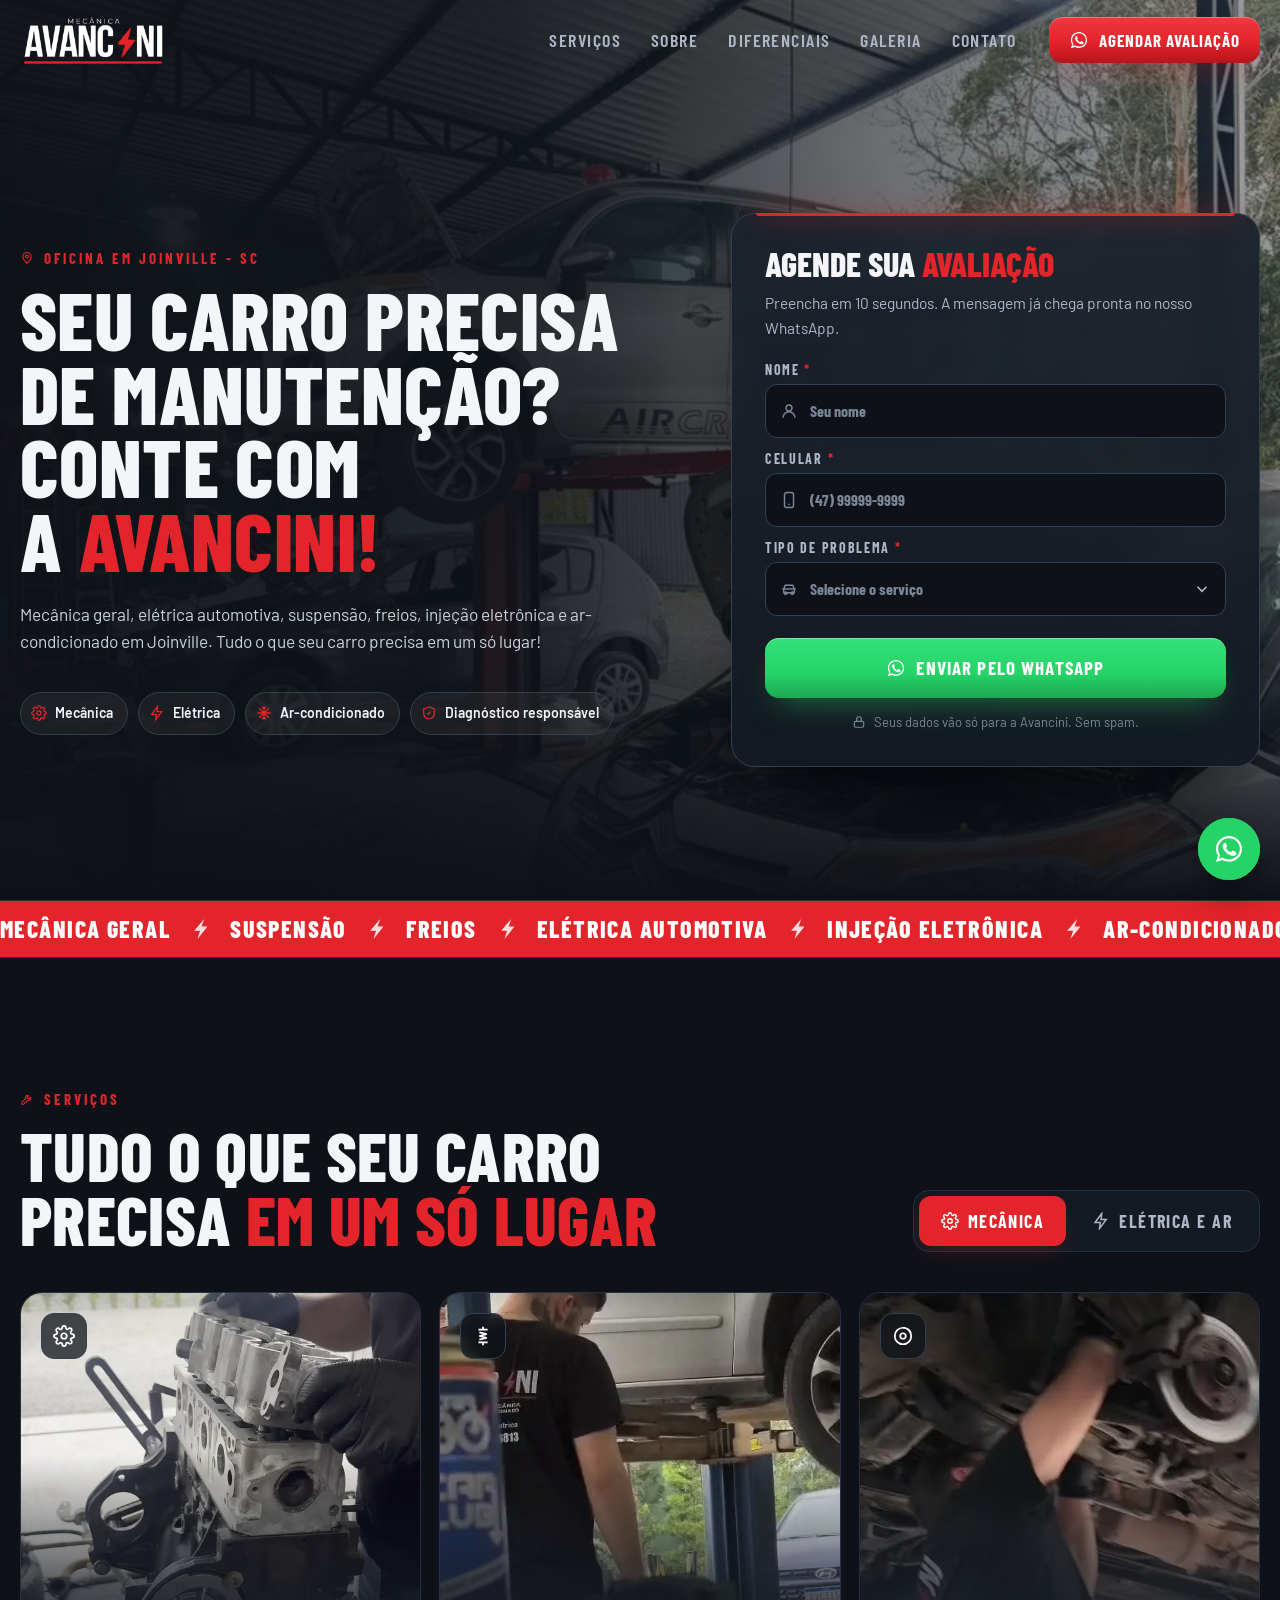
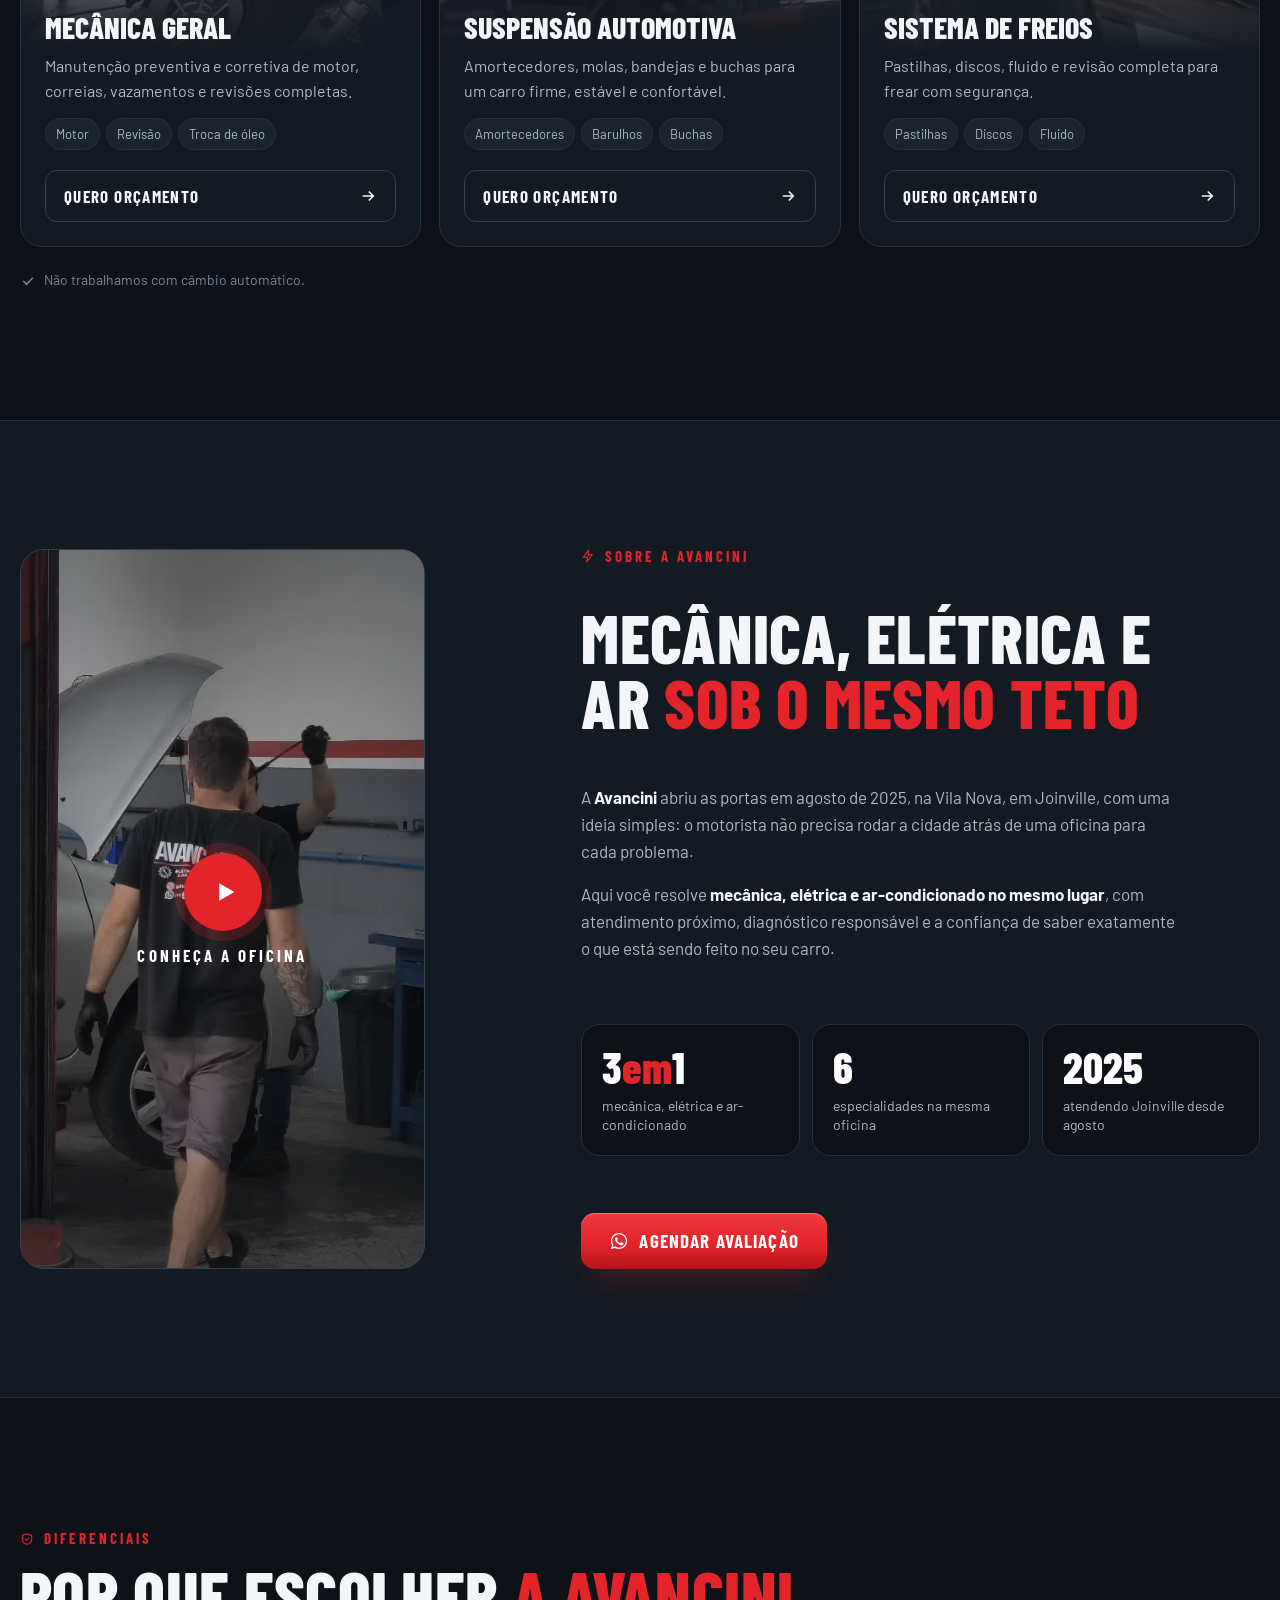
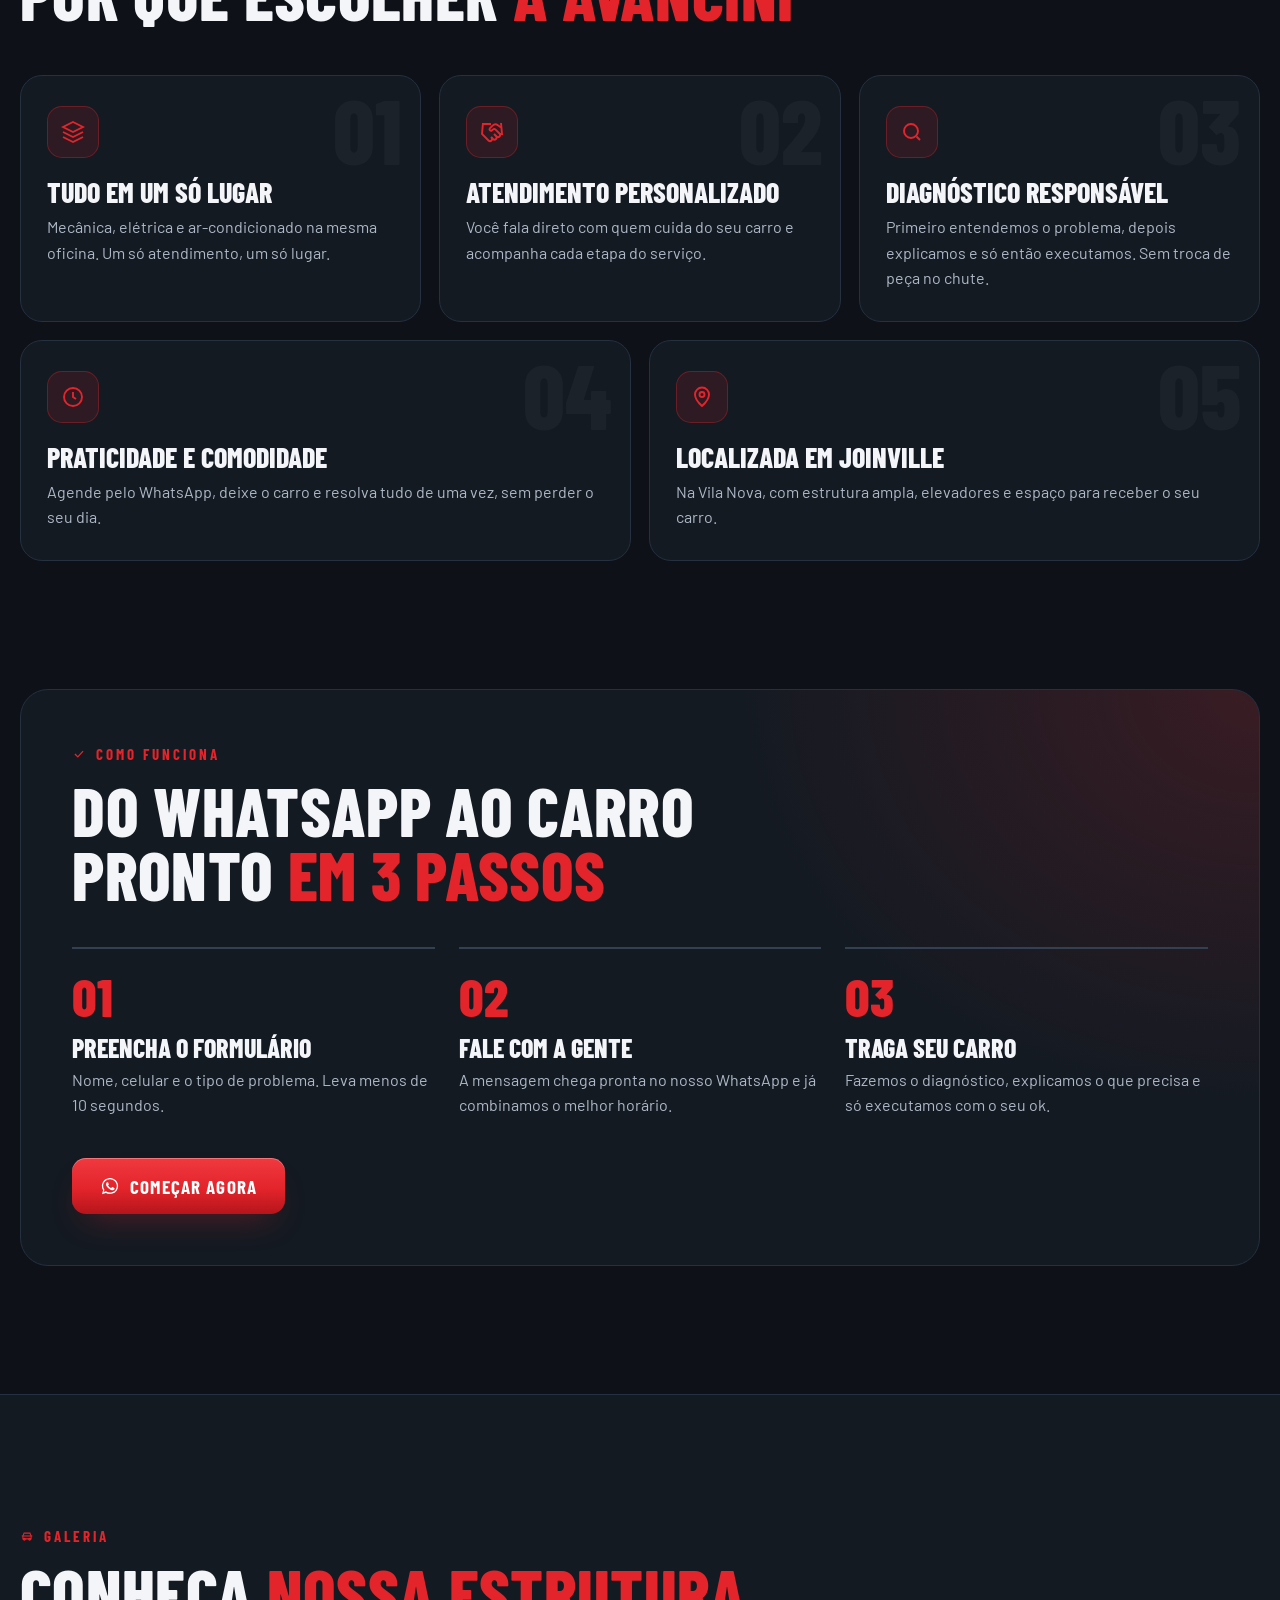
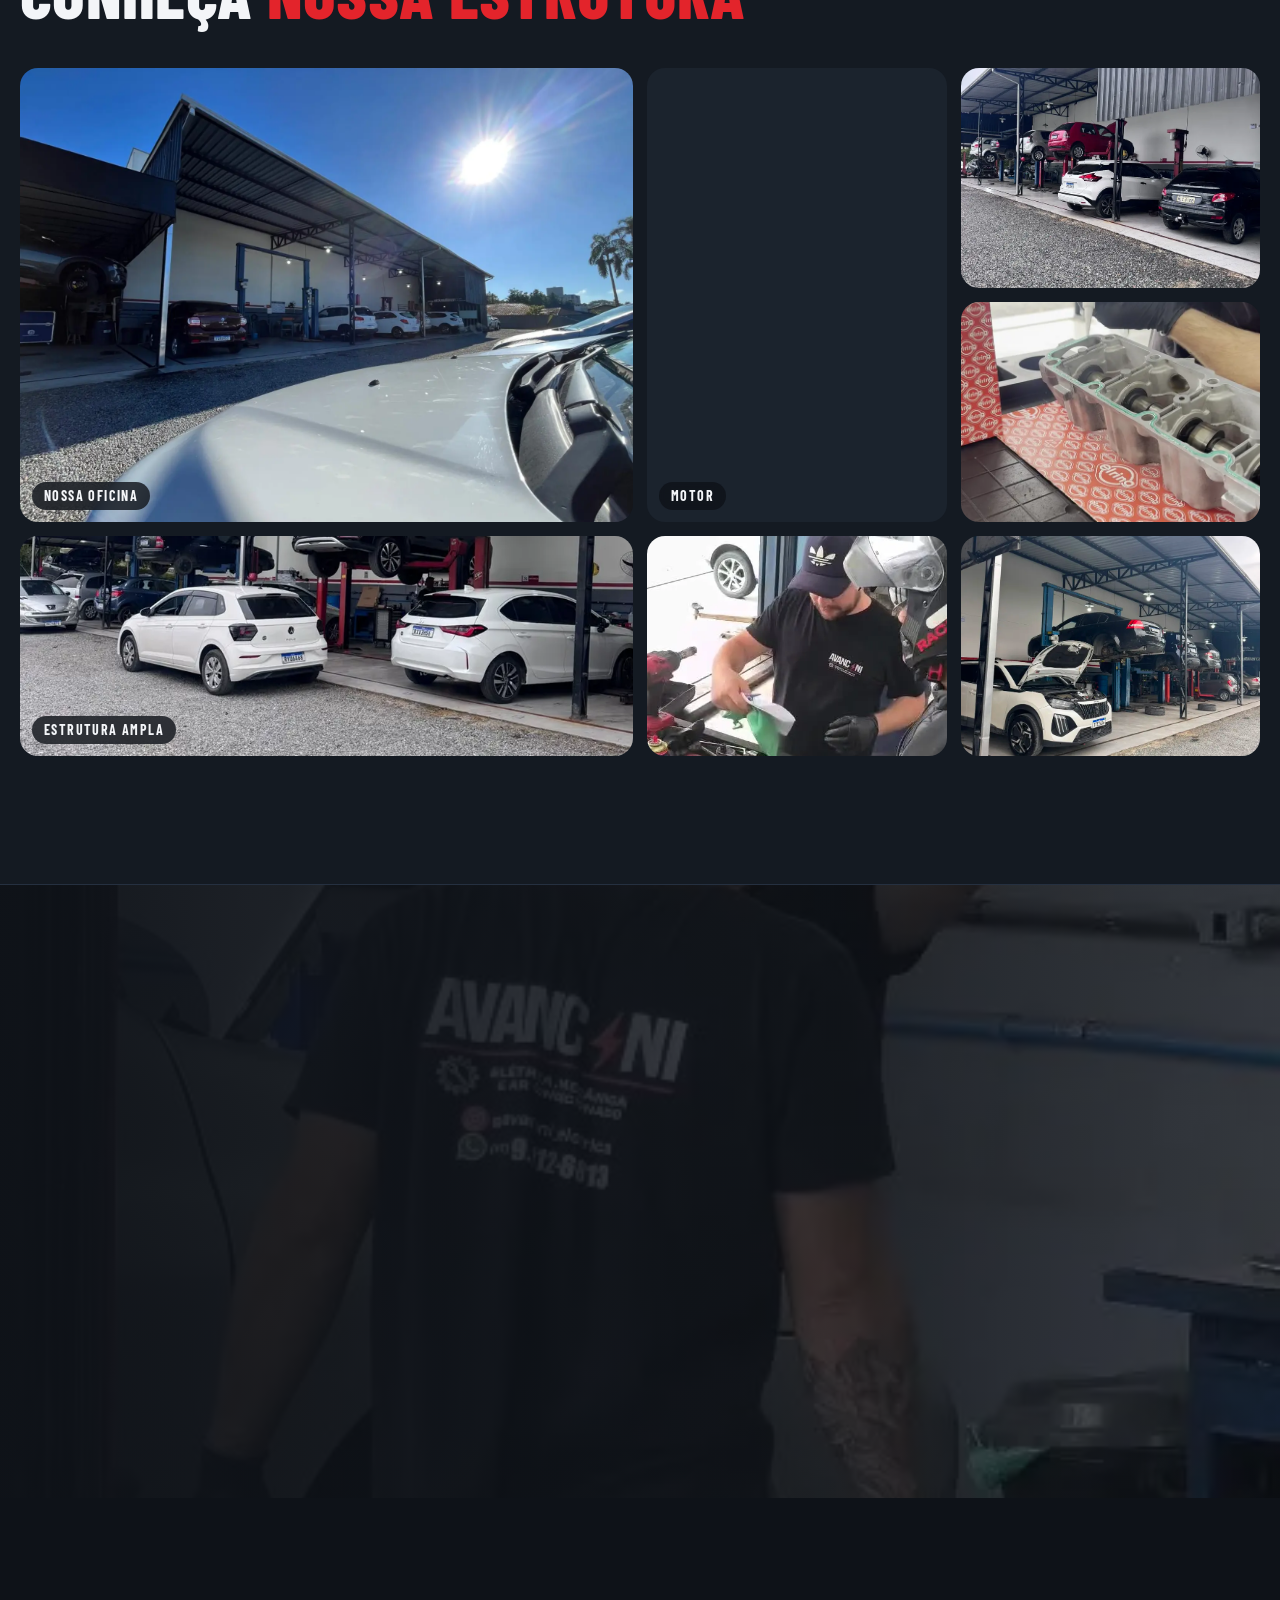
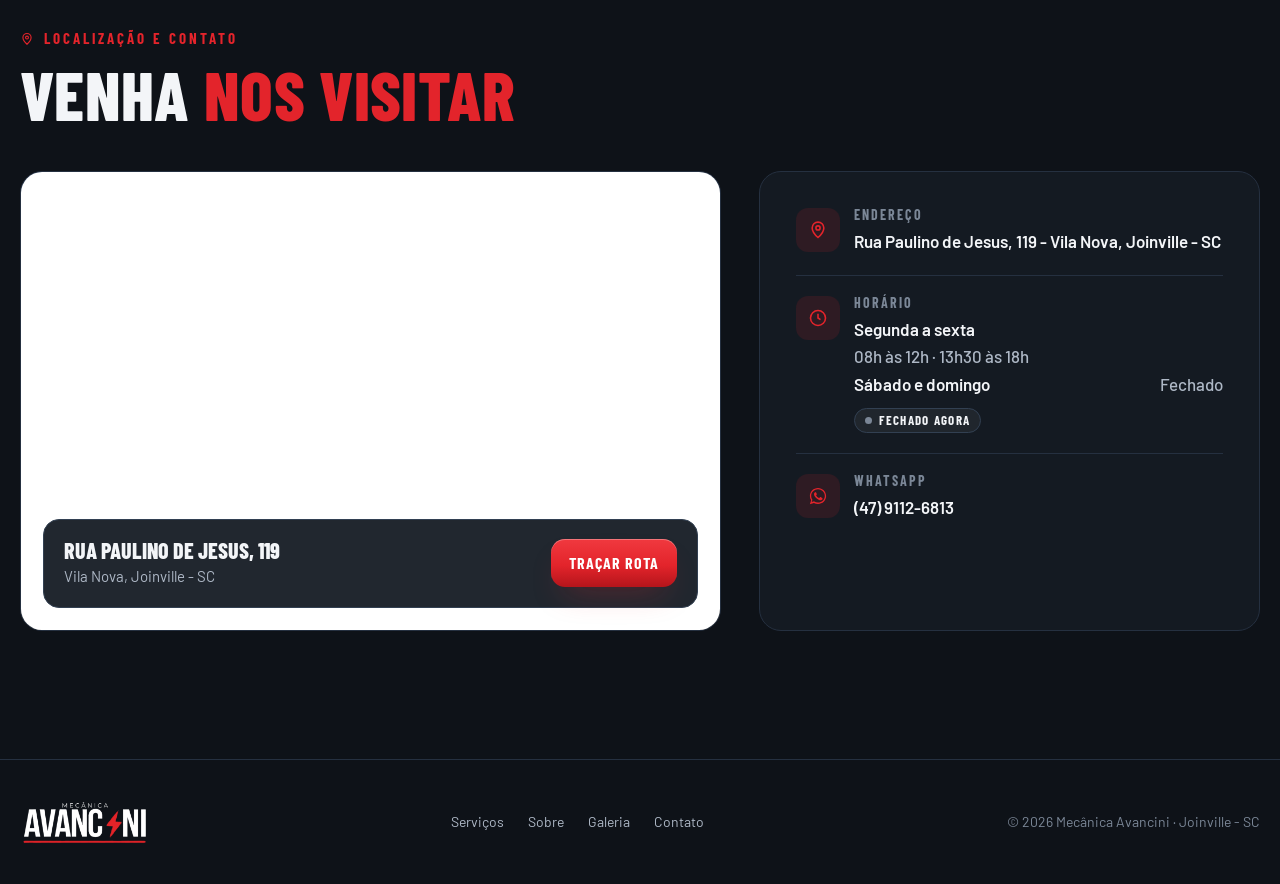
==== commit 39c2294a: "Avancini: remove CTA do hero, ajusta seção Sobre e player Co-Authored-By: Claude Opus 5.5 <noreply@a" ====
--- a/eletrica-avancini/index.html
+++ b/eletrica-avancini/index.html
@@ -171,10 +171,13 @@
 .no-cambio svg{width:16px;height:16px}
 /* about */
 .about{padding-block:var(--sec);background:var(--bg-2);border-block:1px solid var(--line)}
-.about__grid{display:grid;grid-template-columns:minmax(0,5fr) minmax(0,7fr);gap:clamp(40px,6vw,96px);align-items:center}
+.about__grid{display:grid;grid-template-columns:minmax(0,5fr) minmax(0,7fr);gap:clamp(40px,6vw,96px);align-items:stretch}
+.about__grid>div:last-child{display:flex;flex-direction:column;justify-content:space-between}
+.about__grid>div:last-child .btn{align-self:flex-start}
+.player video{cursor:pointer}
 .player{position:relative;margin:0;aspect-ratio:9/16;max-height:720px;border-radius:24px;overflow:hidden;background:var(--bg-3);border:1px solid var(--line-2)}
 .player video{width:100%;height:100%;object-fit:cover}
-.player__play{position:absolute;inset:0;display:flex;flex-direction:column;align-items:center;justify-content:flex-end;gap:14px;padding:28px;border:0;cursor:pointer;color:#fff;background:linear-gradient(180deg,rgba(14,18,24,0) 40%,rgba(14,18,24,.9));font:700 17px/1 var(--f-d);letter-spacing:.18em;text-transform:uppercase}
+.player__play{position:absolute;inset:0;display:flex;flex-direction:column;align-items:center;justify-content:center;gap:16px;padding:28px;border:0;cursor:pointer;color:#fff;background:radial-gradient(circle at 50% 50%,rgba(14,18,24,.15),rgba(14,18,24,.55));font:700 17px/1 var(--f-d);letter-spacing:.18em;text-transform:uppercase}
 .player__play i{display:grid;place-items:center;width:78px;height:78px;border-radius:50%;background:var(--red);box-shadow:0 0 0 10px rgba(227,36,43,.2);animation:ring 2.4s ease-in-out infinite}
 @keyframes ring{50%{box-shadow:0 0 0 18px rgba(227,36,43,0)}}
 .player__play svg{width:28px;height:28px;margin-left:4px}
@@ -323,6 +326,7 @@
 .card figure{aspect-ratio:16/11}
 .stats{gap:8px}.stats div{padding:14px 10px;text-align:center}.stats b{font-size:34px}.stats span{font-size:12.5px}
 .about .btn,.steps__cta .btn{width:100%}
+.about__grid>div:last-child .btn{align-self:stretch}
 .diffs__grid{grid-template-columns:1fr;gap:12px}
 .diff,.diff:nth-child(5){grid-column:auto;padding:24px}
 .steps__cta{justify-content:center}
@@ -383,9 +387,6 @@
 <p class="eyebrow" data-in="1"><svg viewBox="0 0 24 24" aria-hidden="true"><use href="#i-pin"/></svg>Oficina em Joinville - SC</p>
 <h1 data-in="2">Seu carro precisa de manutenção? Conte com a <em>Avancini!</em></h1>
 <p class="lead" data-in="3">Mecânica geral, elétrica automotiva, suspensão, freios, injeção eletrônica e ar-condicionado em Joinville. Tudo o que seu carro precisa em um só lugar!</p>
-<div class="hero__cta" data-in="4">
-<a class="btn" href="#agendar" data-goform><svg viewBox="0 0 32 32" fill="currentColor" aria-hidden="true"><use href="#wa"/></svg>Agendar avaliação pelo WhatsApp</a>
-</div>
 <ul class="trust" data-in="5">
 <li><svg aria-hidden="true"><use href="#i-gear"/></svg>Mecânica</li>
 <li><svg aria-hidden="true"><use href="#i-zap"/></svg>Elétrica</li>
@@ -456,7 +457,7 @@
 <section class="about" id="sobre" aria-labelledby="sobre-t">
 <div class="wrap about__grid">
 <figure class="player rv-up" id="player">
-<video src="media/oficina.mp4" poster="img/equipe.webp" playsinline preload="none" controls aria-label="Vídeo da equipe Avancini trabalhando na oficina"></video>
+<video src="media/oficina.mp4" poster="img/equipe.webp" playsinline preload="none" aria-label="Vídeo da equipe Avancini trabalhando na oficina"></video>
 <button class="player__play" type="button" aria-label="Assistir ao vídeo da oficina"><i><svg viewBox="0 0 24 24" fill="currentColor" aria-hidden="true"><path d="M7 4.5v15l13-7.5z"/></svg></i>Conheça a oficina</button>
 </figure>
 <div class="rv-up">
@@ -605,7 +606,7 @@
 /* video */
 var pl=document.getElementById("player"),v=pl.querySelector("video");
 pl.querySelector(".player__play").addEventListener("click",function(){pl.classList.add("playing");v.play();});
-v.addEventListener("play",function(){pl.classList.add("playing");});
+v.addEventListener("play",function(){pl.classList.add("playing");});v.addEventListener("click",function(){v.paused?v.play():v.pause();});v.addEventListener("pause",function(){pl.classList.remove("playing");});v.addEventListener("ended",function(){pl.classList.remove("playing");});
 var rm=matchMedia("(prefers-reduced-motion: reduce)").matches;
 /* reveal + lazy autoplay */
 var io=new IntersectionObserver(function(es){es.forEach(function(e){if(e.isIntersecting){e.target.classList.add("in");io.unobserve(e.target);}});},{rootMargin:"0px 0px -8% 0px"});
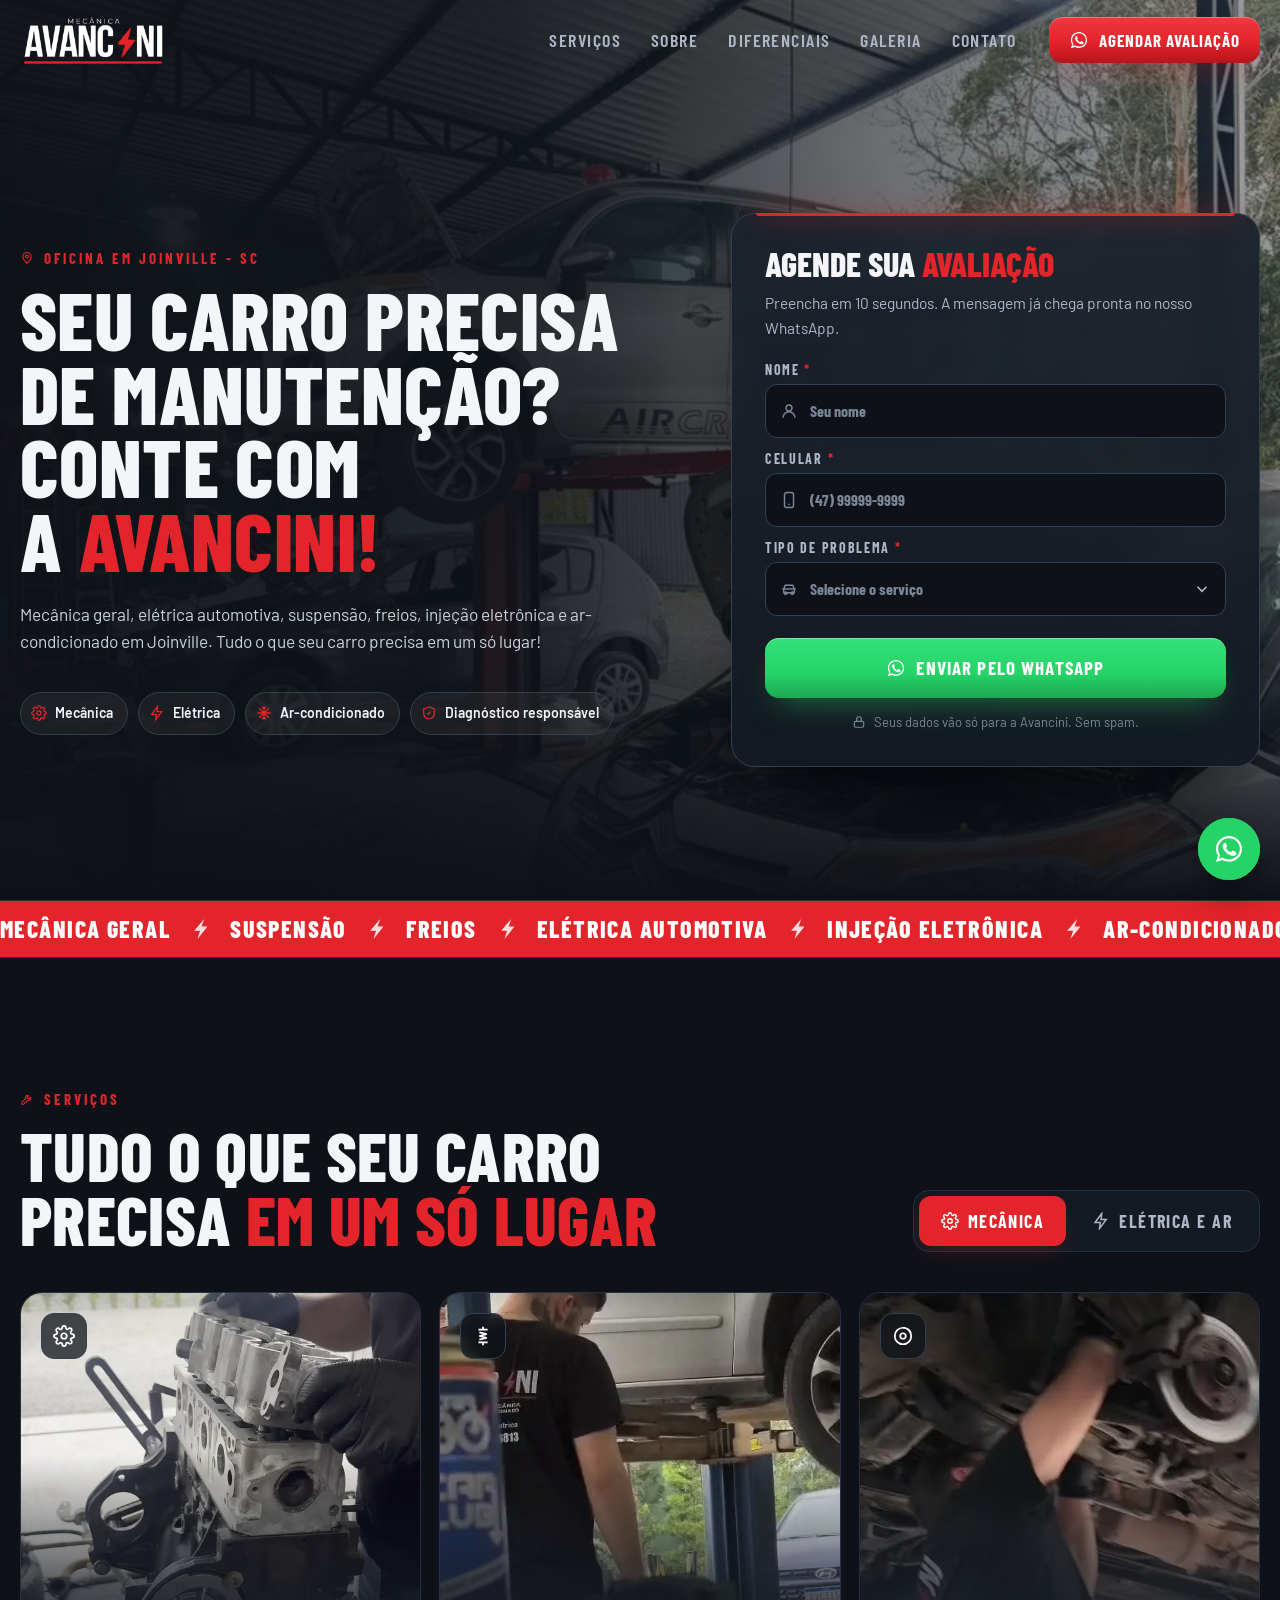
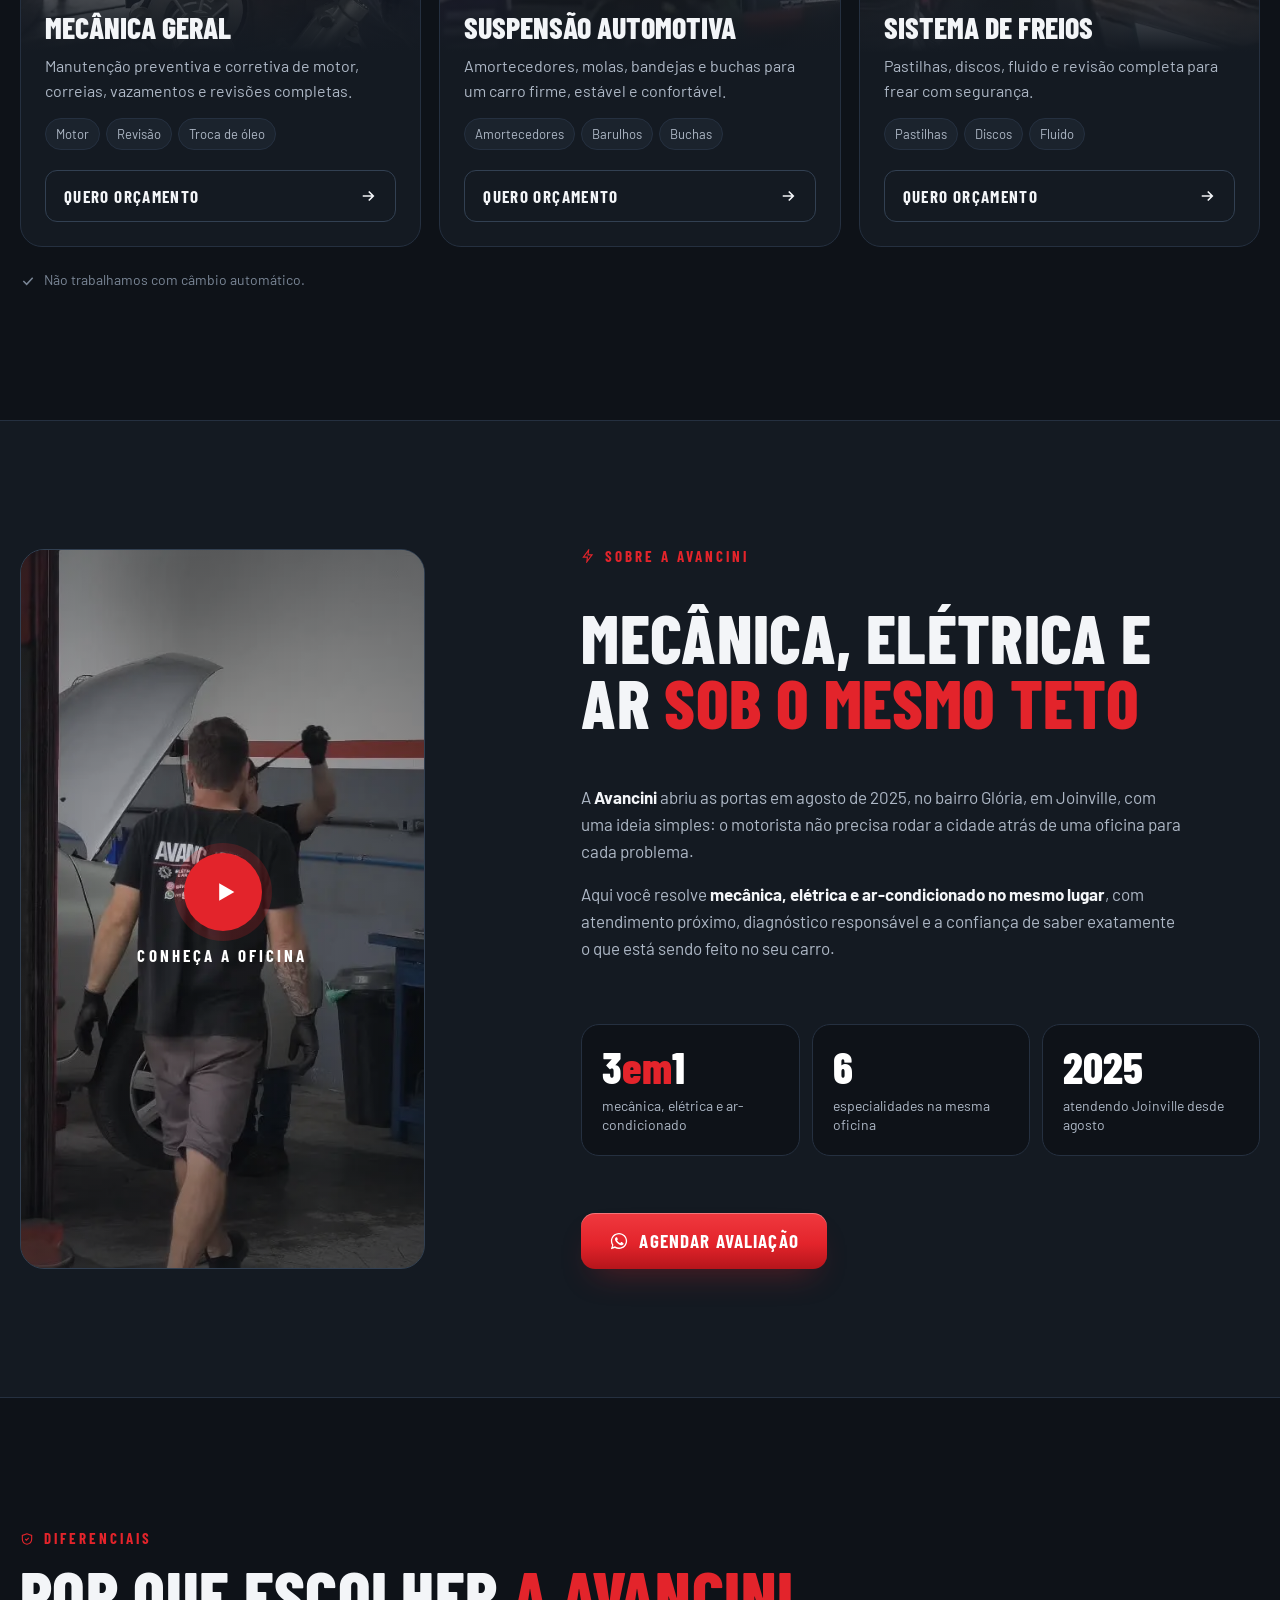
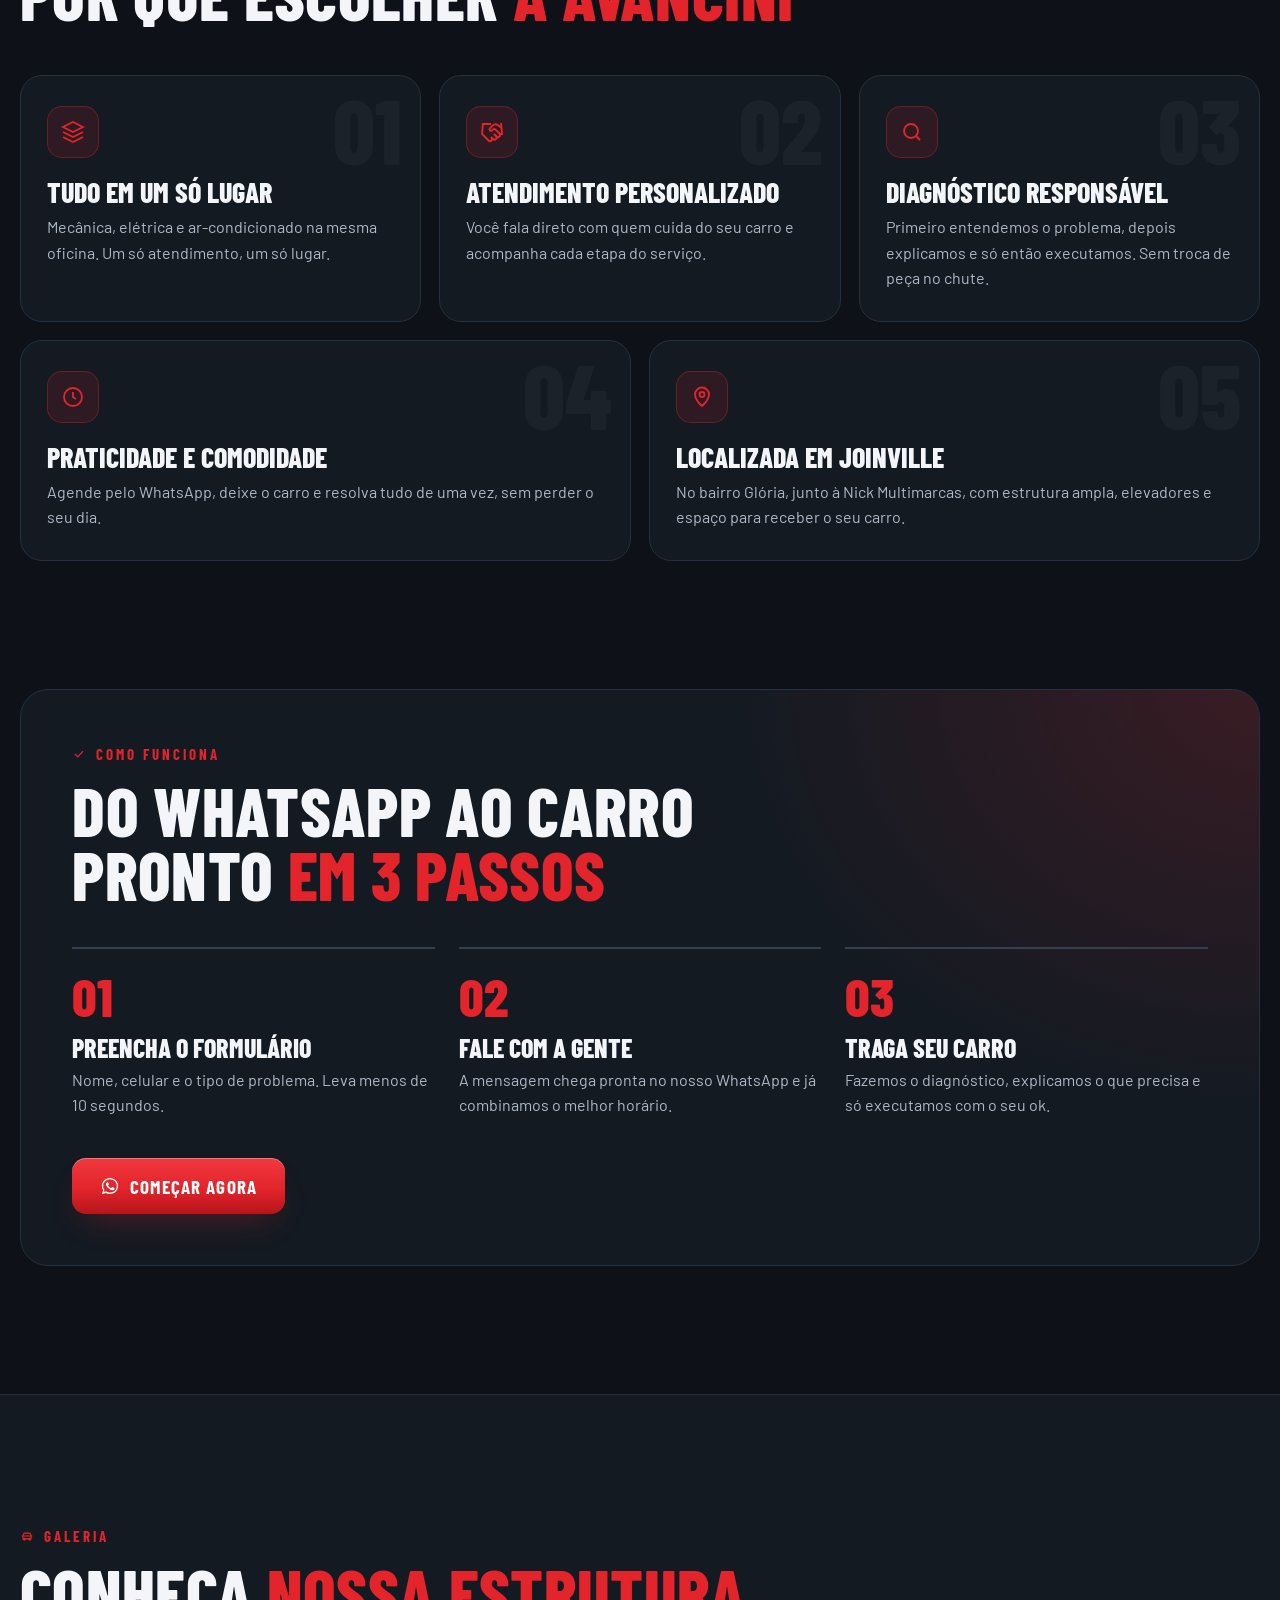
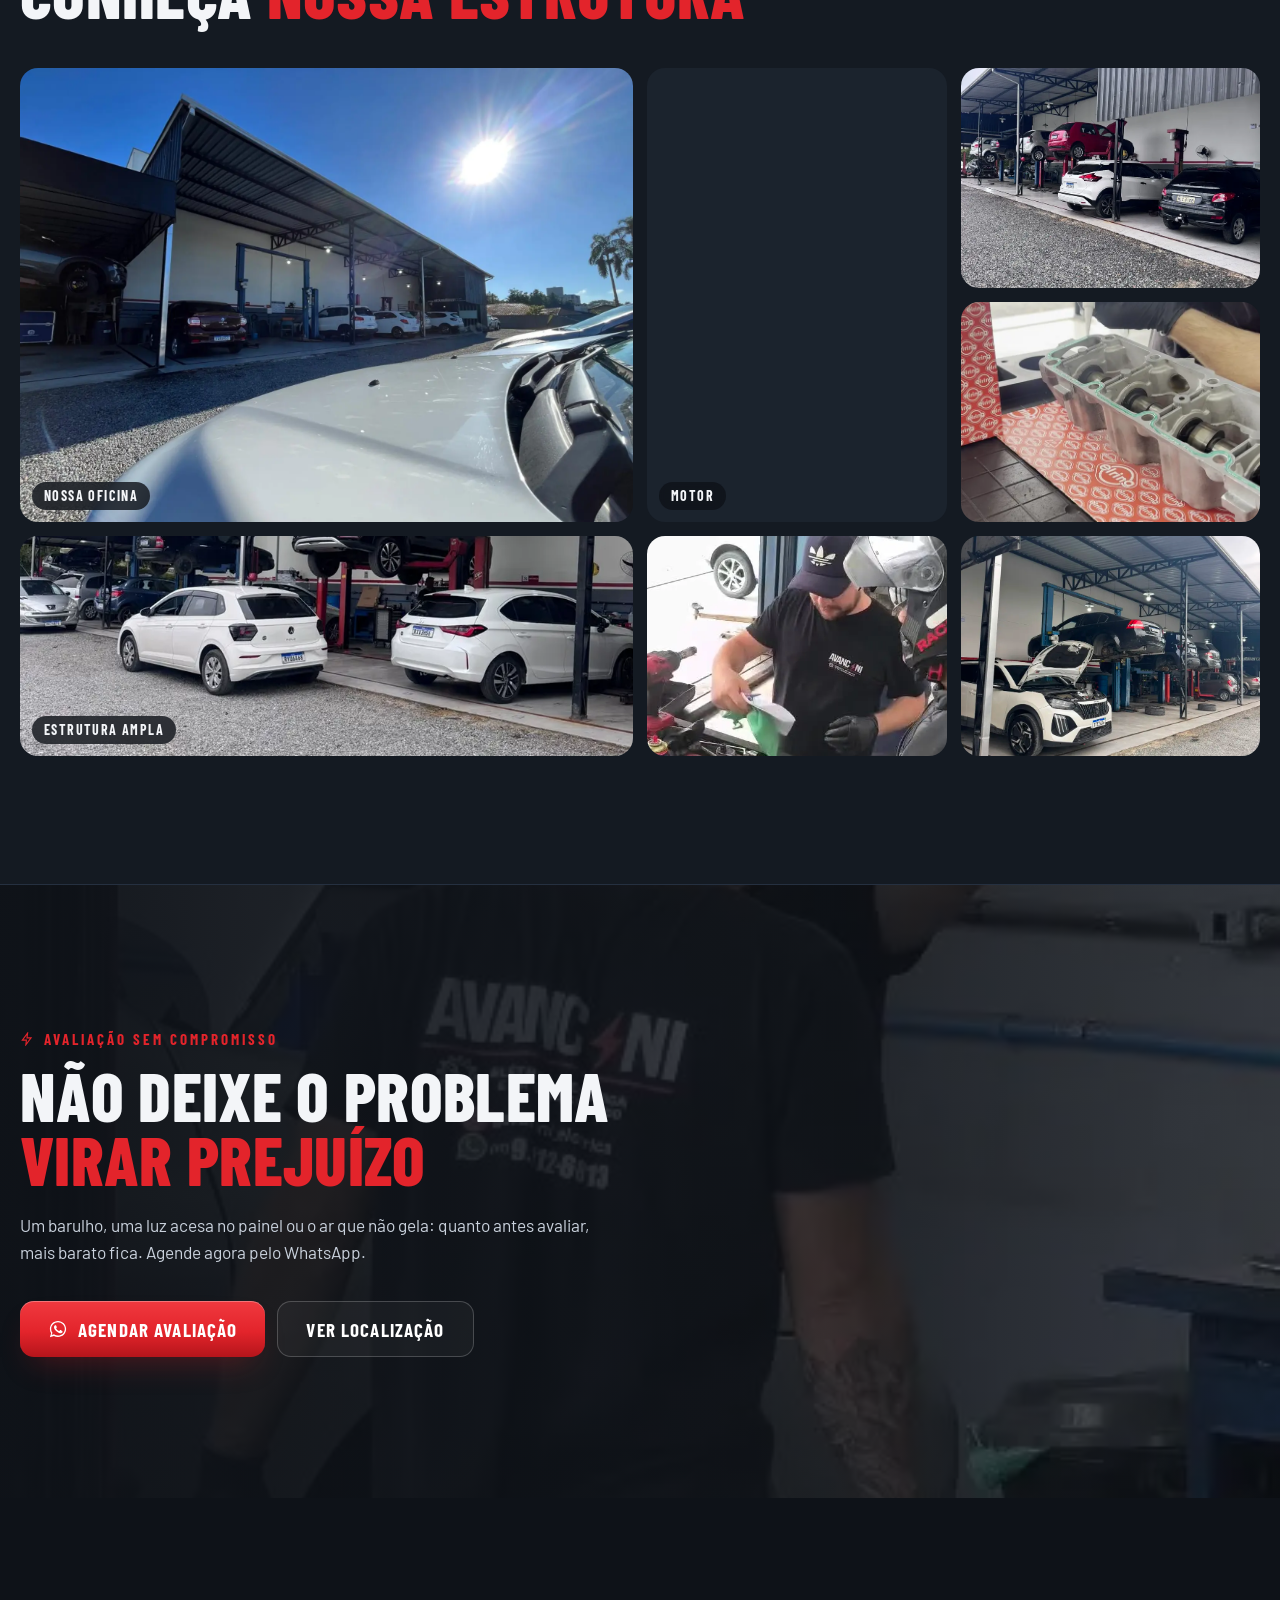
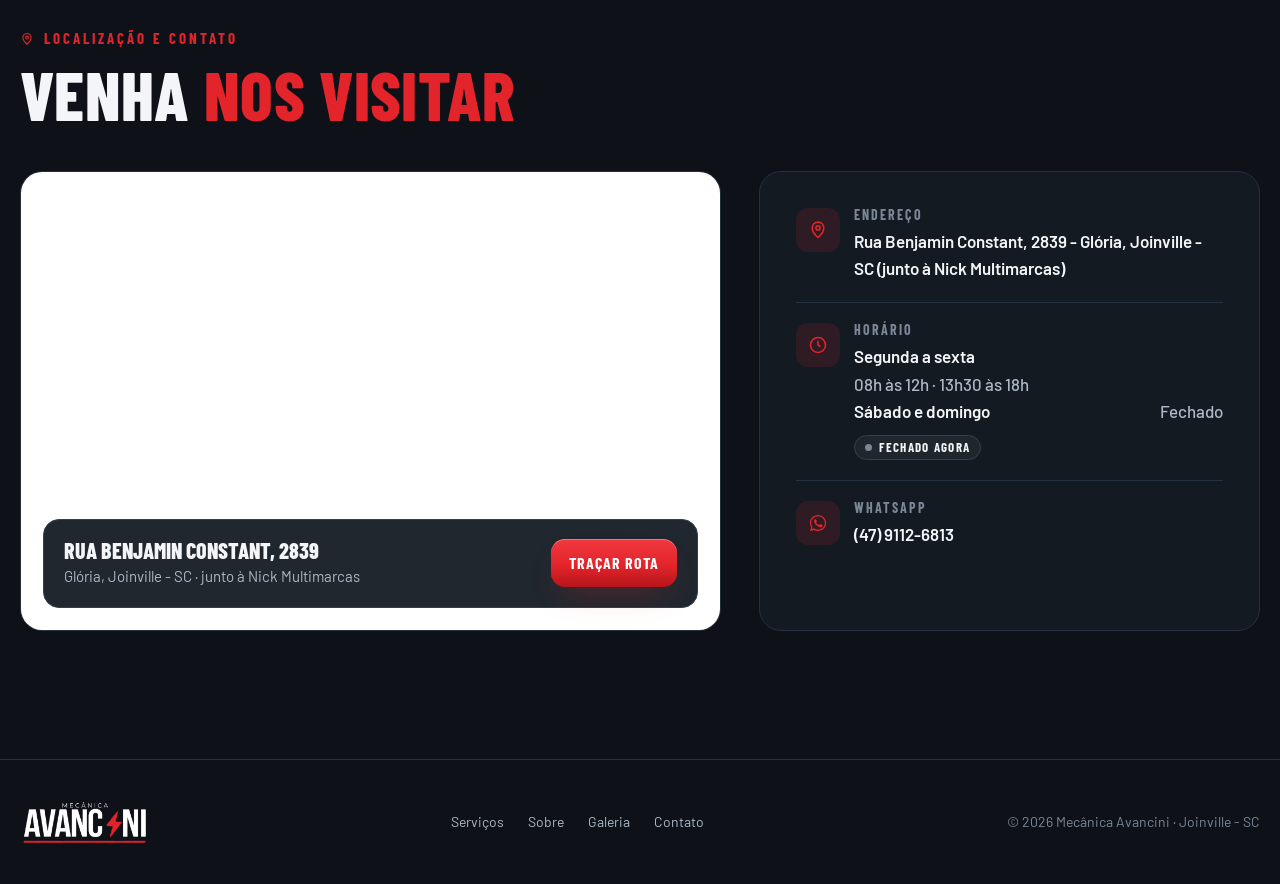
==== commit b2af8365: "Avancini: novo endereço (Rua Benjamin Constant, 2839 - Glória) Co-Authored-By: Claude Opus 5.5 <nore" ====
--- a/eletrica-avancini/index.html
+++ b/eletrica-avancini/index.html
@@ -37,7 +37,7 @@
 document.documentElement.classList.add("js");
 </script>
 <script type="application/ld+json">
-{"@context":"https://schema.org","@type":"AutoRepair","name":"Mecânica Avancini","alternateName":"Elétrica Avancini","telephone":"+55 47 9112-6813","image":"img/fachada.webp","address":{"@type":"PostalAddress","streetAddress":"Rua Paulino de Jesus, 119 - Vila Nova","addressLocality":"Joinville","addressRegion":"SC","addressCountry":"BR"},"openingHoursSpecification":[{"@type":"OpeningHoursSpecification","dayOfWeek":["Monday","Tuesday","Wednesday","Thursday","Friday"],"opens":"08:00","closes":"12:00"},{"@type":"OpeningHoursSpecification","dayOfWeek":["Monday","Tuesday","Wednesday","Thursday","Friday"],"opens":"13:30","closes":"18:00"}],"areaServed":"Joinville - SC"}
+{"@context":"https://schema.org","@type":"AutoRepair","name":"Mecânica Avancini","alternateName":"Elétrica Avancini","telephone":"+55 47 9112-6813","image":"img/fachada.webp","address":{"@type":"PostalAddress","streetAddress":"Rua Benjamin Constant, 2839 - Glória","addressLocality":"Joinville","addressRegion":"SC","addressCountry":"BR"},"openingHoursSpecification":[{"@type":"OpeningHoursSpecification","dayOfWeek":["Monday","Tuesday","Wednesday","Thursday","Friday"],"opens":"08:00","closes":"12:00"},{"@type":"OpeningHoursSpecification","dayOfWeek":["Monday","Tuesday","Wednesday","Thursday","Friday"],"opens":"13:30","closes":"18:00"}],"areaServed":"Joinville - SC"}
 </script>
 <style>
 :root{
@@ -464,7 +464,7 @@
 <p class="eyebrow"><svg aria-hidden="true"><use href="#i-zap"/></svg>Sobre a Avancini</p>
 <h2 class="h2" id="sobre-t">Mecânica, elétrica e ar <em>sob o mesmo teto</em></h2>
 <div class="about__text">
-<p>A <strong>Avancini</strong> abriu as portas em agosto de 2025, na Vila Nova, em Joinville, com uma ideia simples: o motorista não precisa rodar a cidade atrás de uma oficina para cada problema.</p>
+<p>A <strong>Avancini</strong> abriu as portas em agosto de 2025, no bairro Glória, em Joinville, com uma ideia simples: o motorista não precisa rodar a cidade atrás de uma oficina para cada problema.</p>
 <p>Aqui você resolve <strong>mecânica, elétrica e ar-condicionado no mesmo lugar</strong>, com atendimento próximo, diagnóstico responsável e a confiança de saber exatamente o que está sendo feito no seu carro.</p>
 </div>
 <div class="stats">
@@ -485,7 +485,7 @@
 <article class="diff rv-up" data-n="02"><i><svg aria-hidden="true"><use href="#i-handshake"/></svg></i><h3>Atendimento personalizado</h3><p>Você fala direto com quem cuida do seu carro e acompanha cada etapa do serviço.</p></article>
 <article class="diff rv-up" data-n="03"><i><svg aria-hidden="true"><use href="#i-search"/></svg></i><h3>Diagnóstico responsável</h3><p>Primeiro entendemos o problema, depois explicamos e só então executamos. Sem troca de peça no chute.</p></article>
 <article class="diff rv-up" data-n="04"><i><svg aria-hidden="true"><use href="#i-clock"/></svg></i><h3>Praticidade e comodidade</h3><p>Agende pelo WhatsApp, deixe o carro e resolva tudo de uma vez, sem perder o seu dia.</p></article>
-<article class="diff rv-up" data-n="05"><i><svg aria-hidden="true"><use href="#i-pin"/></svg></i><h3>Localizada em Joinville</h3><p>Na Vila Nova, com estrutura ampla, elevadores e espaço para receber o seu carro.</p></article>
+<article class="diff rv-up" data-n="05"><i><svg aria-hidden="true"><use href="#i-pin"/></svg></i><h3>Localizada em Joinville</h3><p>No bairro Glória, junto à Nick Multimarcas, com estrutura ampla, elevadores e espaço para receber o seu carro.</p></article>
 </div>
 </div>
 </section>
@@ -538,13 +538,13 @@
 <div class="wrap">
 <div class="rv-up"><p class="eyebrow"><svg aria-hidden="true"><use href="#i-pin"/></svg>Localização e contato</p><h2 class="h2" id="loc-t">Venha <em>nos visitar</em></h2></div>
 <div class="loc__grid">
-<div class="map rv-up" id="map" data-src="https://www.google.com/maps?q=Rua%20Paulino%20de%20Jesus%2C%20119%2C%20Vila%20Nova%2C%20Joinville%20-%20SC&output=embed">
+<div class="map rv-up" id="map" data-src="https://www.google.com/maps?q=Rua%20Benjamin%20Constant%2C%202839%2C%20Gl%C3%B3ria%2C%20Joinville%20-%20SC&output=embed">
 <div class="map__fb"><img src="img/fachada.webp" alt="Oficina Avancini" loading="lazy"></div>
-<div class="map__card"><div><b>Rua Paulino de Jesus, 119</b><span>Vila Nova, Joinville - SC</span></div><a class="btn" href="https://www.google.com/maps/dir/?api=1&destination=Rua%20Paulino%20de%20Jesus%2C%20119%2C%20Vila%20Nova%2C%20Joinville%20-%20SC" target="_blank" rel="noopener">Traçar rota</a></div>
+<div class="map__card"><div><b>Rua Benjamin Constant, 2839</b><span>Glória, Joinville - SC · junto à Nick Multimarcas</span></div><a class="btn" href="https://www.google.com/maps/dir/?api=1&destination=Rua%20Benjamin%20Constant%2C%202839%2C%20Gl%C3%B3ria%2C%20Joinville%20-%20SC" target="_blank" rel="noopener">Traçar rota</a></div>
 </div>
 <div class="info rv-up">
 <ul>
-<li><i><svg aria-hidden="true"><use href="#i-pin"/></svg></i><div><small>Endereço</small><a href="https://www.google.com/maps/dir/?api=1&destination=Rua%20Paulino%20de%20Jesus%2C%20119%2C%20Vila%20Nova%2C%20Joinville%20-%20SC" target="_blank" rel="noopener">Rua Paulino de Jesus, 119 - Vila Nova, Joinville - SC</a></div></li>
+<li><i><svg aria-hidden="true"><use href="#i-pin"/></svg></i><div><small>Endereço</small><a href="https://www.google.com/maps/dir/?api=1&destination=Rua%20Benjamin%20Constant%2C%202839%2C%20Gl%C3%B3ria%2C%20Joinville%20-%20SC" target="_blank" rel="noopener">Rua Benjamin Constant, 2839 - Glória, Joinville - SC (junto à Nick Multimarcas)</a></div></li>
 <li><i><svg aria-hidden="true"><use href="#i-clock"/></svg></i><div><small>Horário</small><div class="hours"><span>Segunda a sexta</span><span><em>08h às 12h · 13h30 às 18h</em></span><span>Sábado e domingo <em>Fechado</em></span></div><span class="open-now" id="opennow">Fechado agora</span></div></li>
 <li><i><svg viewBox="0 0 32 32" fill="currentColor" aria-hidden="true"><use href="#wa"/></svg></i><div><small>WhatsApp</small><a data-wa="contato" href="#">(47) 9112-6813</a></div></li>
 </ul>
